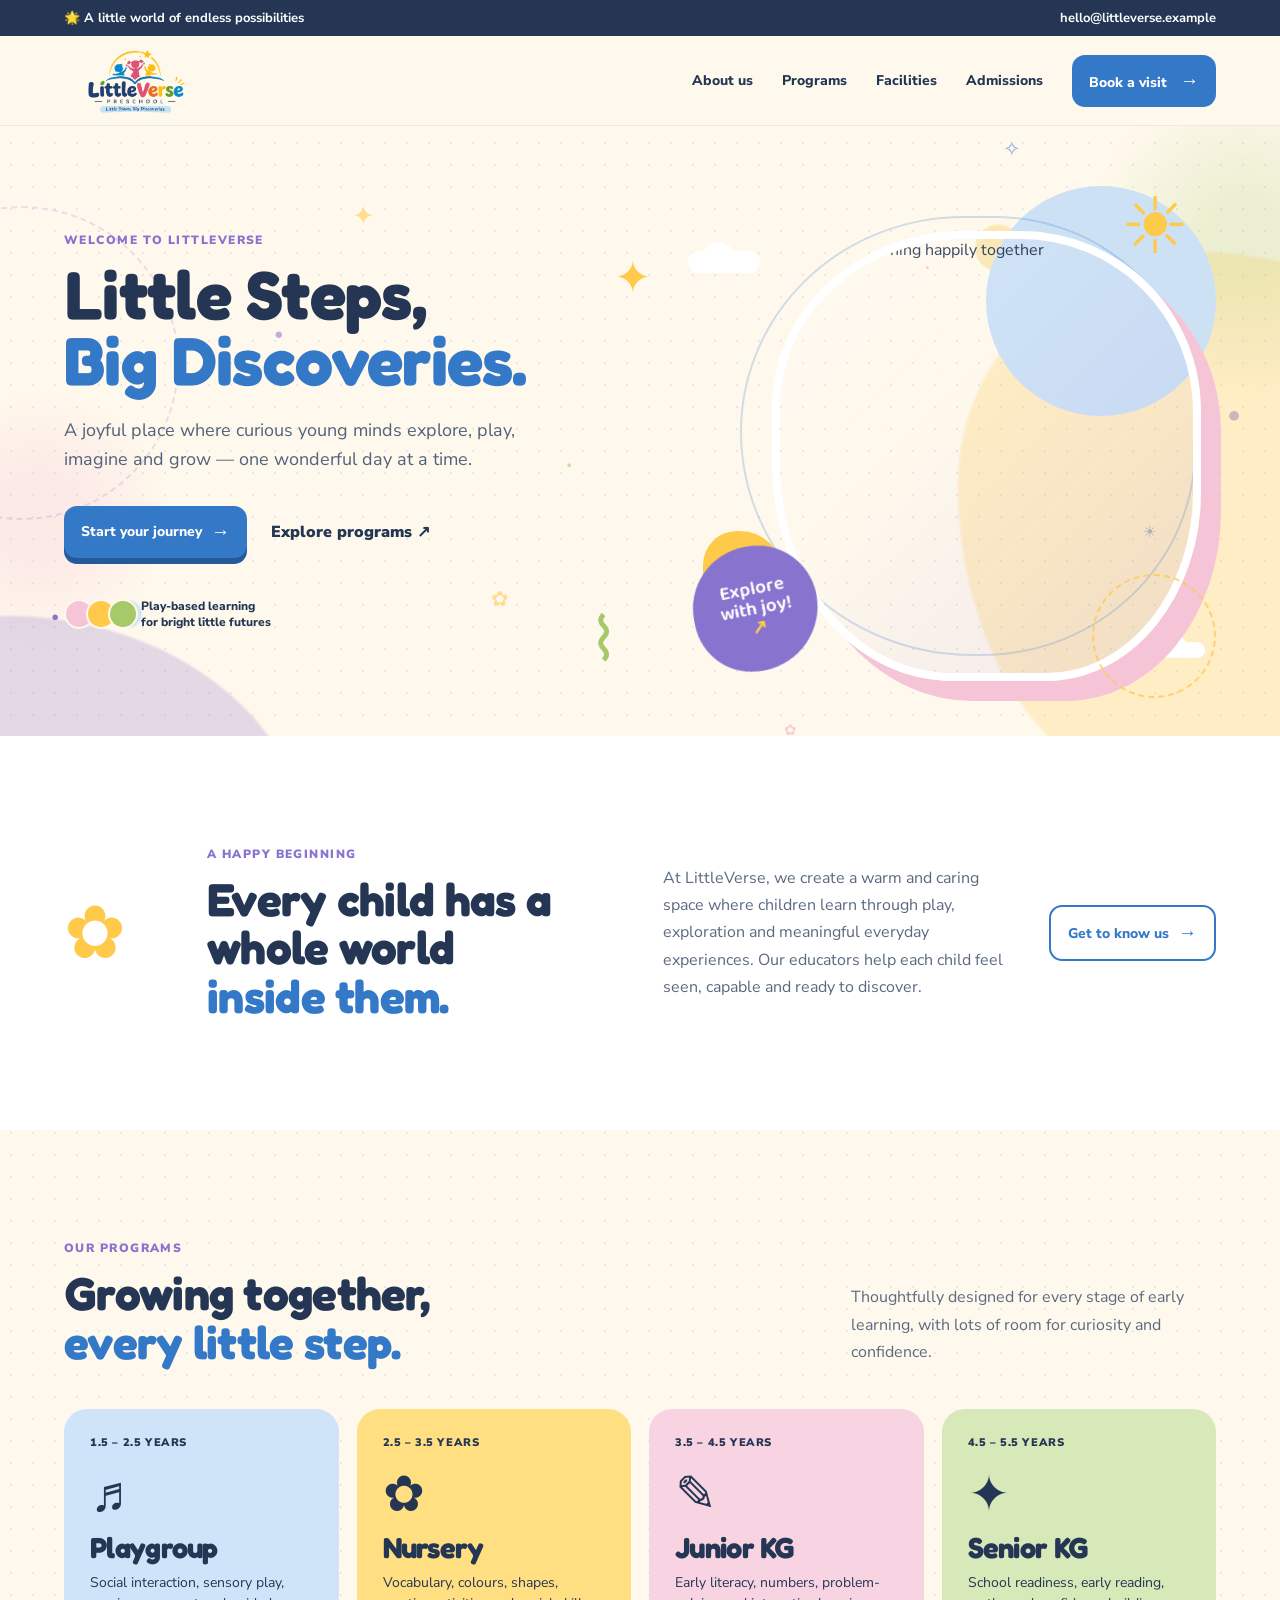
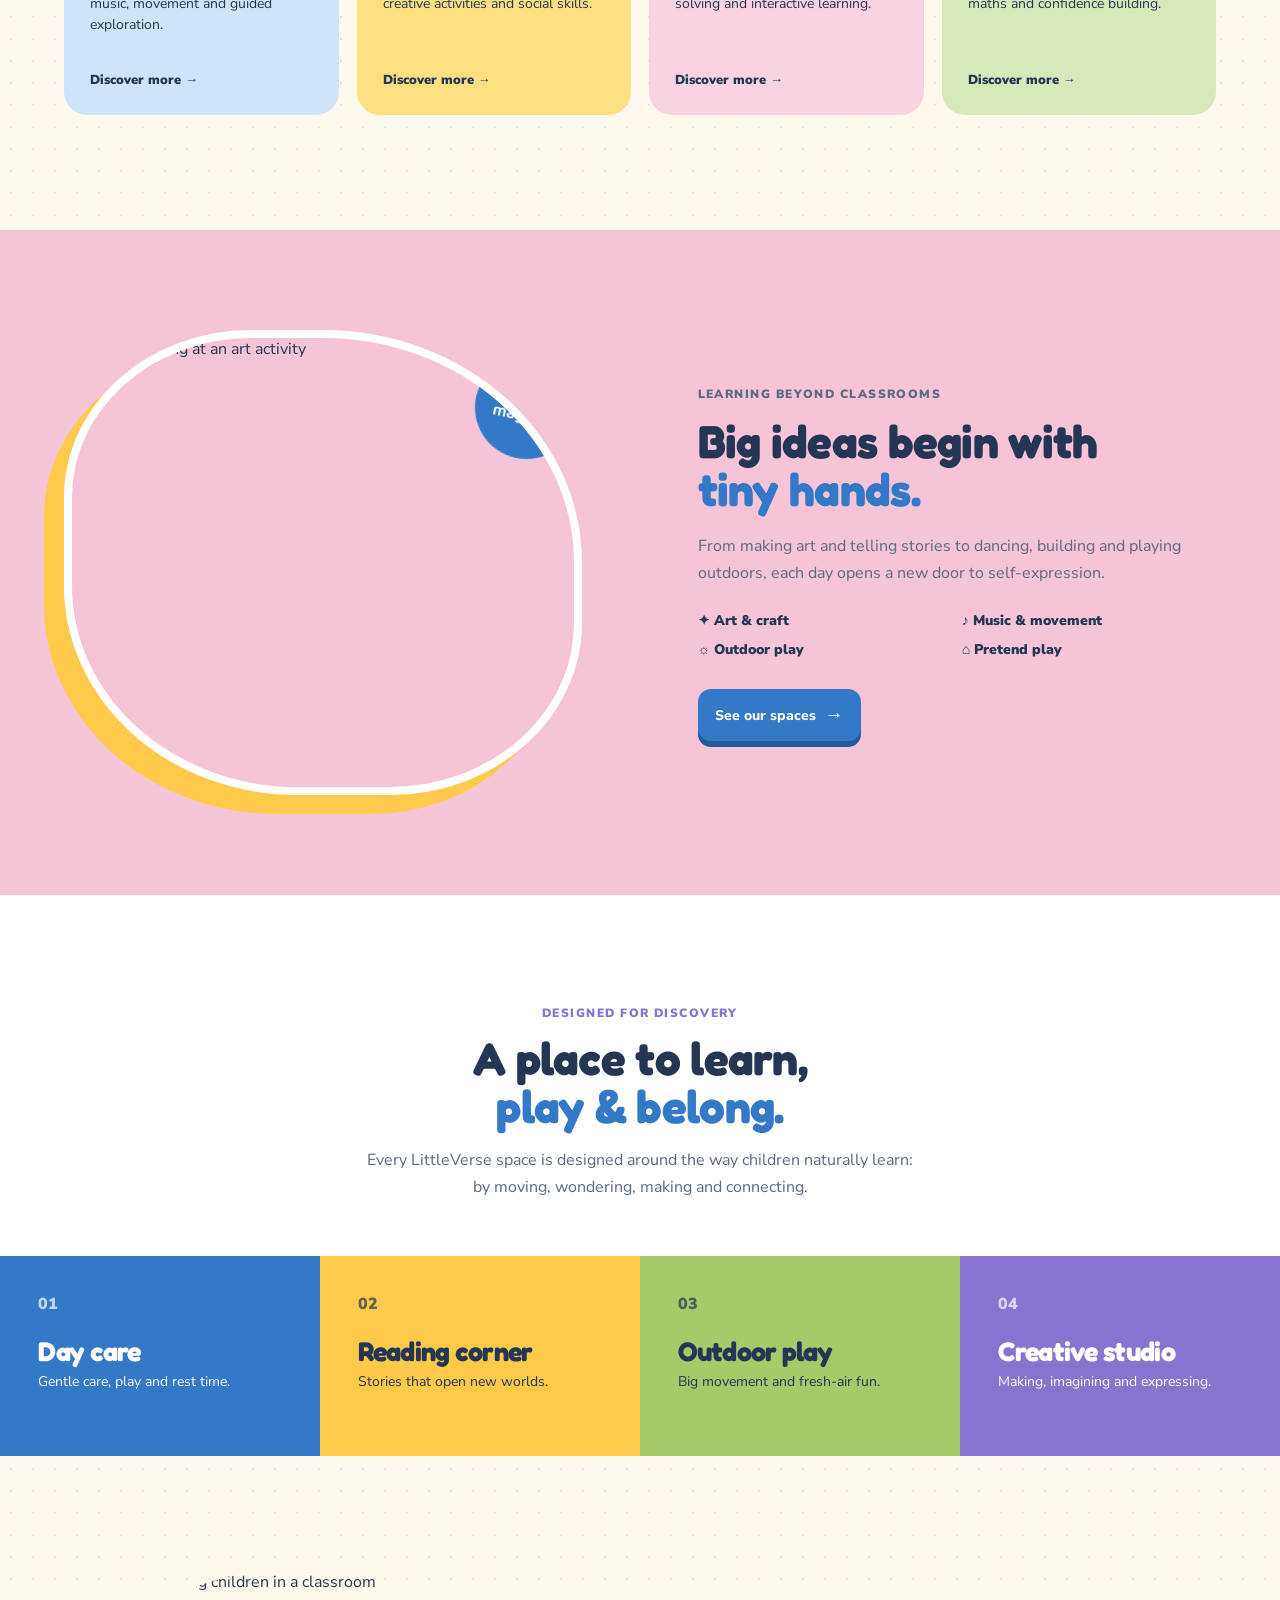
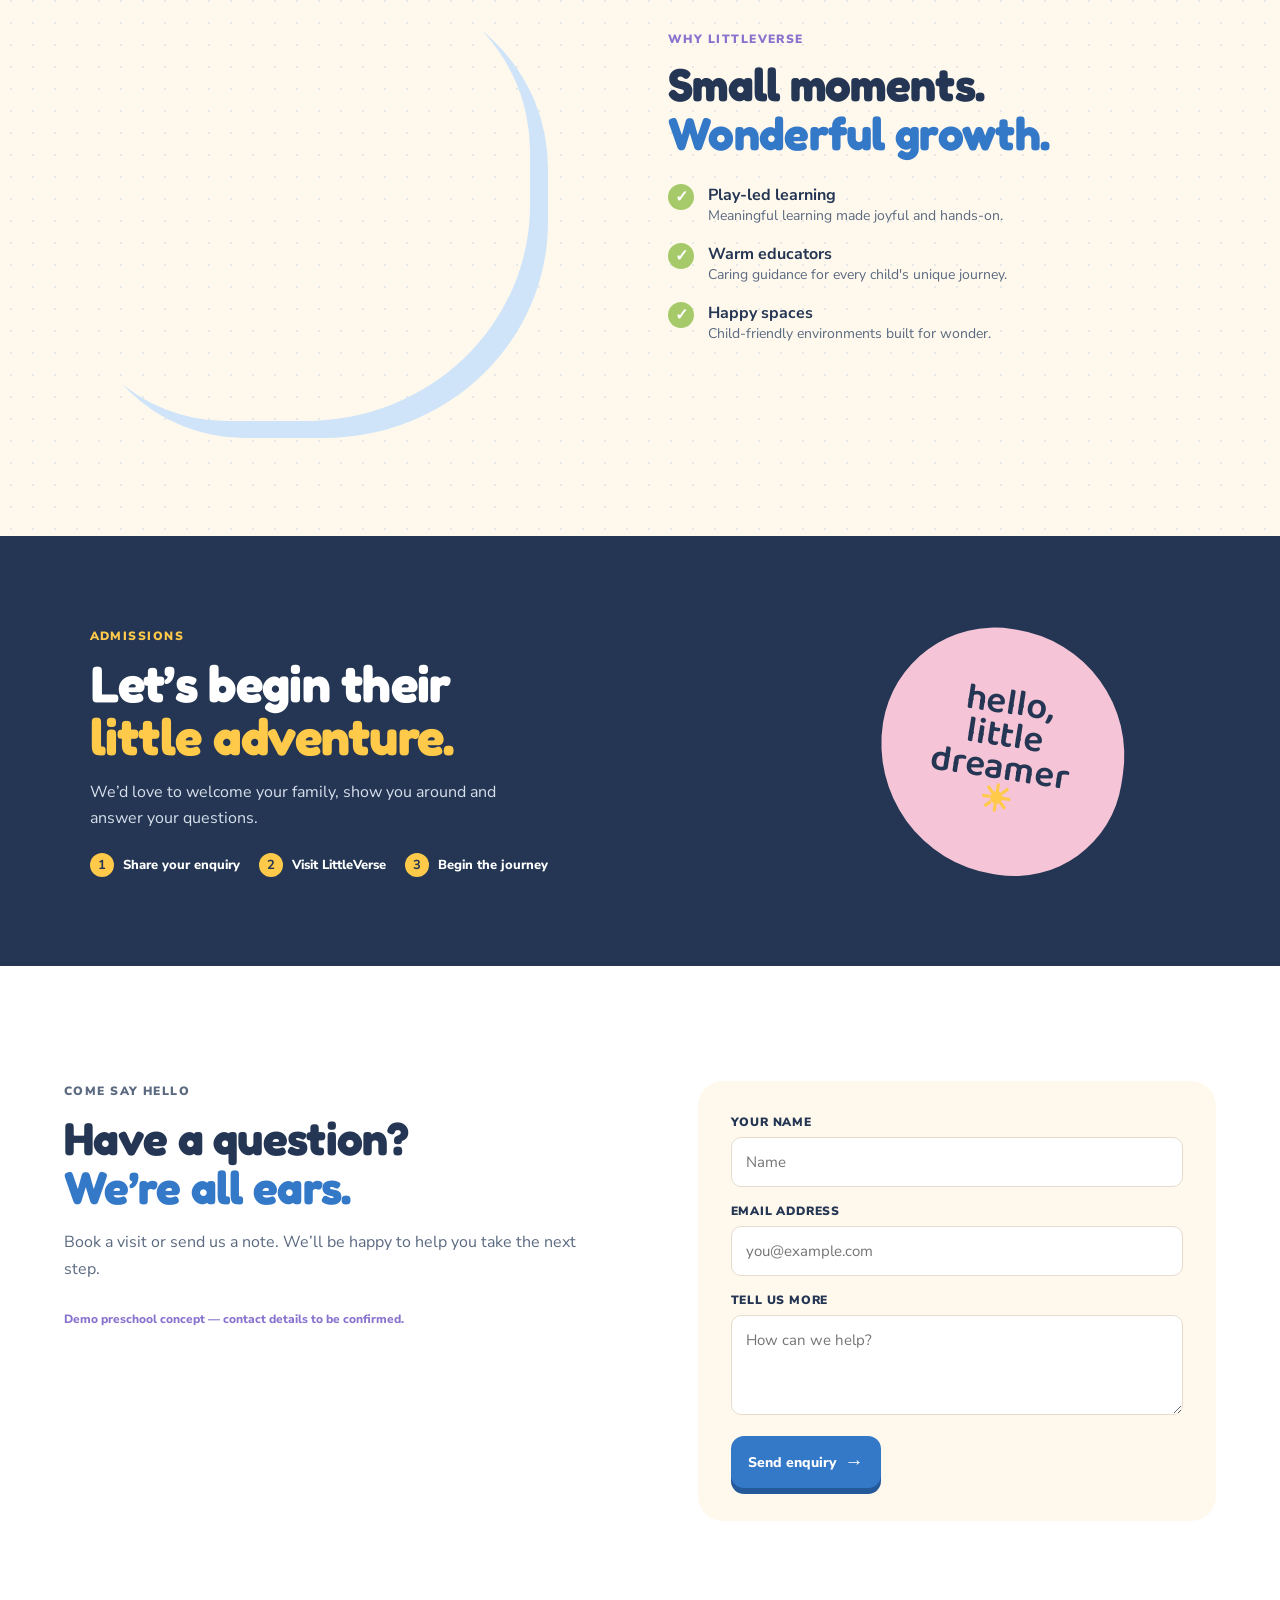
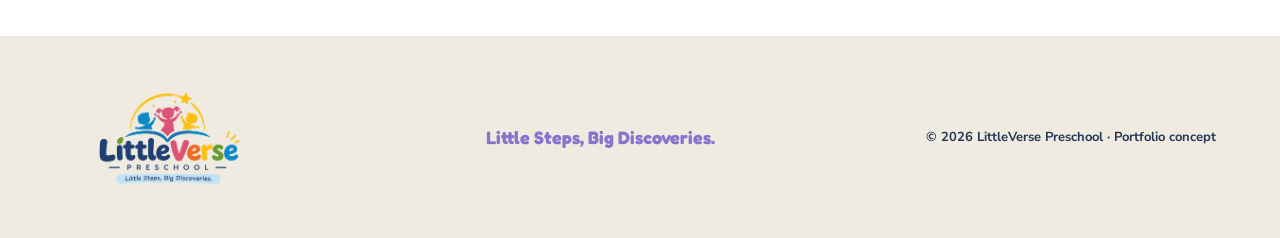
==== index.html @ 4e3b82a7 "v1" ====
<!doctype html>
<html lang="en">
<head>
  <meta charset="UTF-8" />
  <meta name="viewport" content="width=device-width, initial-scale=1.0" />
  <meta name="description" content="LittleVerse Preschool — Little Steps, Big Discoveries." />
  <title>LittleVerse Preschool | Little Steps, Big Discoveries</title>
  <link rel="preconnect" href="https://fonts.googleapis.com" />
  <link rel="preconnect" href="https://fonts.gstatic.com" crossorigin />
  <link href="https://fonts.googleapis.com/css2?family=Baloo+2:wght@500;600;700;800&family=Fredoka:wght@500;600;700&family=Nunito+Sans:wght@400;600;700;800&display=swap" rel="stylesheet" />
  <link rel="stylesheet" href="styles.css" />
  <link rel="stylesheet" href="logo.css" />
  <link rel="stylesheet" href="motion.css" />
  <link rel="stylesheet" href="motion-plus.css" />
  <link rel="stylesheet" href="mobile.css" />
</head>
<body>
  <div class="topbar"><span>🌟 A little world of endless possibilities</span><a href="mailto:hello@littleverse.example">hello@littleverse.example</a></div>
  <header class="site-header">
    <a class="logo logo-image" href="#home" aria-label="LittleVerse home"><img src="assets/littleverse-logo.png" alt="LittleVerse Preschool" /></a>
    <button class="menu-toggle" aria-label="Open navigation" aria-expanded="false">☰</button>
    <nav><a href="#about">About us</a><a href="#programs">Programs</a><a href="#facilities">Facilities</a><a href="#admissions">Admissions</a><a class="nav-cta" href="#contact">Book a visit <b>→</b></a></nav>
  </header>

  <main id="home">
    <section class="hero">
      <span class="scribble star">✦</span><span class="scribble dot">●</span><span class="scribble loop">⌇</span>
      <div class="hero-copy"><p class="eyebrow">Welcome to LittleVerse</p><h1>Little Steps,<br><em>Big Discoveries.</em></h1><p class="lead">A joyful place where curious young minds explore, play, imagine and grow — one wonderful day at a time.</p><div class="hero-actions"><a class="button primary" href="#admissions">Start your journey <span>→</span></a><a class="text-link" href="#programs">Explore programs <span>↗</span></a></div><div class="trust"><div class="faces"><i></i><i></i><i></i></div><span>Play-based learning<br>for bright little futures</span></div></div>
      <div class="hero-visual"><div class="sun">☀</div><div class="cloud c1"></div><div class="cloud c2"></div><div class="hero-photo"><img src="https://images.unsplash.com/photo-1602030028438-4cf153cbae9e?auto=format&fit=crop&w=900&q=85" alt="Children learning happily together" /></div><div class="shape shape-blue"></div><div class="shape shape-yellow"></div><div class="paint-tag">Explore<br>with joy! <b>↗</b></div></div>
    </section>

    <section id="about" class="intro section"><div class="mini-illustration">✿</div><div><p class="eyebrow">A happy beginning</p><h2>Every child has a whole world <em>inside them.</em></h2></div><p>At LittleVerse, we create a warm and caring space where children learn through play, exploration and meaningful everyday experiences. Our educators help each child feel seen, capable and ready to discover.</p><a class="button outline" href="#contact">Get to know us <span>→</span></a></section>

    <section id="programs" class="programs section"><div class="section-heading"><div><p class="eyebrow">Our programs</p><h2>Growing together,<br><em>every little step.</em></h2></div><p>Thoughtfully designed for every stage of early learning, with lots of room for curiosity and confidence.</p></div><div class="program-grid"><article class="program-card blue"><span class="age">1.5 – 2.5 years</span><div class="program-icon">♬</div><h3>Playgroup</h3><p>Social interaction, sensory play, music, movement and guided exploration.</p><a href="#contact">Discover more <span>→</span></a></article><article class="program-card yellow"><span class="age">2.5 – 3.5 years</span><div class="program-icon">✿</div><h3>Nursery</h3><p>Vocabulary, colours, shapes, creative activities and social skills.</p><a href="#contact">Discover more <span>→</span></a></article><article class="program-card pink"><span class="age">3.5 – 4.5 years</span><div class="program-icon">✎</div><h3>Junior KG</h3><p>Early literacy, numbers, problem-solving and interactive learning.</p><a href="#contact">Discover more <span>→</span></a></article><article class="program-card green"><span class="age">4.5 – 5.5 years</span><div class="program-icon">✦</div><h3>Senior KG</h3><p>School readiness, early reading, maths and confidence building.</p><a href="#contact">Discover more <span>→</span></a></article></div></section>

    <section class="story section"><div class="story-photo"><img src="https://images.unsplash.com/photo-1607453998774-d533f65dac99?auto=format&fit=crop&w=900&q=85" alt="Child painting at an art activity" /><span class="round-sticker">Make<br>magic! ✦</span></div><div class="story-copy"><p class="eyebrow">Learning beyond classrooms</p><h2>Big ideas begin with <em>tiny hands.</em></h2><p>From making art and telling stories to dancing, building and playing outdoors, each day opens a new door to self-expression.</p><div class="activity-list"><span>✦ Art & craft</span><span>♪ Music & movement</span><span>☼ Outdoor play</span><span>⌂ Pretend play</span></div><a class="button primary" href="#facilities">See our spaces <span>→</span></a></div></section>

    <section id="facilities" class="facilities"><div class="section center"><p class="eyebrow">Designed for discovery</p><h2>A place to learn,<br><em>play & belong.</em></h2><p>Every LittleVerse space is designed around the way children naturally learn: by moving, wondering, making and connecting.</p></div><div class="facility-strip"><article><span>01</span><h3>Day care</h3><p>Gentle care, play and rest time.</p></article><article><span>02</span><h3>Reading corner</h3><p>Stories that open new worlds.</p></article><article><span>03</span><h3>Outdoor play</h3><p>Big movement and fresh-air fun.</p></article><article><span>04</span><h3>Creative studio</h3><p>Making, imagining and expressing.</p></article></div></section>

    <section class="why section"><div class="why-image"><img src="https://images.unsplash.com/photo-1560785496-3c9d27877182?auto=format&fit=crop&w=900&q=85" alt="Teacher engaging children in a classroom" /></div><div><p class="eyebrow">Why LittleVerse</p><h2>Small moments.<br><em>Wonderful growth.</em></h2><div class="check-list"><p><b>✓</b><span><strong>Play-led learning</strong>Meaningful learning made joyful and hands-on.</span></p><p><b>✓</b><span><strong>Warm educators</strong>Caring guidance for every child's unique journey.</span></p><p><b>✓</b><span><strong>Happy spaces</strong>Child-friendly environments built for wonder.</span></p></div></div></section>

    <section id="admissions" class="admissions"><div><p class="eyebrow">Admissions</p><h2>Let’s begin their <em>little adventure.</em></h2><p>We’d love to welcome your family, show you around and answer your questions.</p><div class="steps"><span><b>1</b> Share your enquiry</span><span><b>2</b> Visit LittleVerse</span><span><b>3</b> Begin the journey</span></div></div><div class="admission-art"><div>hello,<br>little<br>dreamer <span>☀</span></div></div></section>

    <section id="contact" class="contact section"><div><p class="eyebrow">Come say hello</p><h2>Have a question?<br><em>We’re all ears.</em></h2><p>Book a visit or send us a note. We’ll be happy to help you take the next step.</p><p class="demo-note">Demo preschool concept — contact details to be confirmed.</p></div><form><label>Your name<input type="text" placeholder="Name" /></label><label>Email address<input type="email" placeholder="you@example.com" /></label><label>Tell us more<textarea placeholder="How can we help?"></textarea></label><button class="button primary" type="button">Send enquiry <span>→</span></button></form></section>
  </main>
  <footer><a class="logo logo-image" href="#home"><img src="assets/littleverse-logo.png" alt="LittleVerse Preschool" /></a><p>Little Steps, Big Discoveries.</p><span>© 2026 LittleVerse Preschool · Portfolio concept</span></footer>
  <script src="script.js"></script>
  <script src="motion.js"></script>
  <script src="motion-plus.js"></script>
</body>
</html>
---- styles.css ----
:root{--blue:#3478C8;--purple:#8874CE;--yellow:#FFC94A;--green:#A6C96A;--pink:#F5C5D7;--cream:#FFF9ED;--navy:#243653;--white:#fff;--body:'Nunito Sans',sans-serif;--heading:'Fredoka',sans-serif}*{box-sizing:border-box}html{scroll-behavior:smooth}body{margin:0;background:var(--cream);color:var(--navy);font-family:var(--body);font-size:16px}.topbar{background:var(--navy);color:#fff;padding:9px max(5vw,24px);font-size:13px;font-weight:700;display:flex;justify-content:space-between}.topbar a{color:#fff;text-decoration:none}.site-header{height:90px;display:flex;align-items:center;justify-content:space-between;padding:0 max(5vw,24px);background:rgba(255,249,237,.9);backdrop-filter:blur(12px);position:sticky;top:0;z-index:5;border-bottom:1px solid rgba(36,54,83,.08)}.logo{display:flex;align-items:center;gap:9px;color:var(--navy);text-decoration:none;font:bold 23px/17px var(--heading)}.logo>span:last-child>span{color:var(--purple)}.logo small{display:block;font:700 9px/10px var(--body);letter-spacing:1.4px;text-transform:uppercase}.logo-mark{width:39px;height:39px;border-radius:50% 50% 48% 52%;display:grid;place-items:center;background:var(--yellow);font-size:15px;transform:rotate(-8deg);color:var(--navy)}nav{display:flex;align-items:center;gap:29px}nav>a{color:var(--navy);font-weight:800;text-decoration:none;font-size:14px}.nav-cta,.button{border-radius:13px;padding:13px 17px!important}.nav-cta{background:var(--blue);color:#fff!important}.nav-cta b,.button span{margin-left:9px;font-size:19px}.menu-toggle{display:none;border:0;background:none;font-size:25px;color:var(--navy)}.section,.hero{padding-left:max(5vw,24px);padding-right:max(5vw,24px)}.hero{min-height:610px;display:grid;grid-template-columns:1.05fr .95fr;align-items:center;gap:50px;overflow:hidden;position:relative;background:radial-gradient(circle at 78% 20%,#f9e8b4 0 2%,transparent 2.2%),radial-gradient(circle at 10% 80%,#d3e4f7 0 1%,transparent 1.2%)}.hero-copy{max-width:605px;position:relative;z-index:1}.eyebrow{font-weight:900;color:var(--purple);text-transform:uppercase;font-size:12px;letter-spacing:1.45px;margin:0 0 13px}.hero h1,h2,h3{font-family:var(--heading);letter-spacing:-.7px}.hero h1{font-size:clamp(48px,5.3vw,78px);line-height:.98;margin:0 0 22px}.hero h1 em,h2 em{font-style:normal;color:var(--blue)}.lead{font-size:18px;line-height:1.65;max-width:510px;color:#52627a}.hero-actions{display:flex;align-items:center;gap:24px;margin-top:31px}.button{display:inline-flex;align-items:center;background:var(--blue);color:#fff;text-decoration:none;border:0;font:800 14px var(--body);cursor:pointer;box-shadow:0 6px 0 #245a9a}.button:hover{transform:translateY(2px);box-shadow:0 4px 0 #245a9a}.text-link{font-weight:900;color:var(--navy);text-decoration:none}.trust{display:flex;align-items:center;gap:11px;margin-top:40px;font-size:12px;font-weight:800;line-height:1.35}.faces{display:flex}.faces i{display:block;width:30px;height:30px;border:2px solid var(--cream);border-radius:50%;margin-right:-8px;background-size:cover;background-position:center}.faces i:nth-child(1){background-color:var(--pink)}.faces i:nth-child(2){background-color:var(--yellow)}.faces i:nth-child(3){background-color:var(--green)}.hero-visual{height:500px;position:relative}.hero-photo{position:absolute;width:82%;height:90%;right:3%;bottom:0;border-radius:45% 42% 36% 42%/39% 40% 42% 48%;overflow:hidden;border:8px solid #fff;box-shadow:20px 20px 0 var(--pink)}.hero-photo img,.story-photo img,.why-image img{width:100%;height:100%;object-fit:cover}.shape{position:absolute;border-radius:50%;z-index:-1}.shape-blue{width:230px;height:230px;background:#cde1f5;right:0;top:5px}.shape-yellow{width:80px;height:80px;background:var(--yellow);left:2%;bottom:14%;border-radius:44% 56% 48% 52%}.sun{position:absolute;right:5%;top:-7px;color:var(--yellow);font-size:78px;z-index:1}.cloud{position:absolute;background:#fff;border-radius:99px;height:22px;width:72px}.cloud:before,.cloud:after{content:"";position:absolute;bottom:0;border-radius:50%;background:#fff}.cloud:before{width:31px;height:31px;left:15px}.cloud:after{width:22px;height:22px;left:39px}.c1{left:-1%;top:14%}.c2{right:0;bottom:4%;transform:scale(.7)}.paint-tag{position:absolute;left:0;bottom:2%;width:125px;height:125px;background:var(--purple);color:#fff;display:grid;place-content:center;text-align:center;border-radius:50% 48% 52% 46%;font:600 19px/20px 'Baloo 2';transform:rotate(-11deg);z-index:1}.paint-tag b{color:var(--yellow)}.scribble{position:absolute;font-size:45px;color:var(--yellow)}.star{left:48%;top:20%}.dot{left:4%;bottom:18%;font-size:13px;color:var(--purple)}.loop{left:46%;bottom:9%;font-size:60px;color:var(--green)}.intro{padding-top:110px;padding-bottom:110px;display:grid;grid-template-columns:110px 1.2fr 1fr auto;gap:33px;align-items:center;background:#fff}.intro h2,.section h2{font-size:clamp(34px,3.6vw,54px);line-height:1.05;margin:0}.intro>p,.section-heading>p,.story-copy>p,.contact>div>p{line-height:1.7;color:#5b6a81}.mini-illustration{font-size:74px;color:var(--yellow);transform:rotate(-12deg)}.outline{background:transparent;color:var(--blue);box-shadow:none;border:2px solid var(--blue)}.programs{padding-top:110px;padding-bottom:115px}.section-heading{display:flex;justify-content:space-between;align-items:end;gap:30px;margin-bottom:43px}.section-heading>p{max-width:365px;margin:0}.program-grid{display:grid;grid-template-columns:repeat(4,1fr);gap:18px}.program-card{min-height:306px;padding:26px;border-radius:23px;display:flex;flex-direction:column}.program-card .age{font-size:11px;font-weight:900;text-transform:uppercase;letter-spacing:.6px}.program-icon{font:50px/1 'Baloo 2';margin:22px 0 8px}.program-card h3{font-size:29px;margin:0}.program-card p{font-size:14px;line-height:1.5;margin:7px 0 20px}.program-card a{font-weight:900;text-decoration:none;color:var(--navy);margin-top:auto;font-size:13px}.program-card.blue{background:#cfe4f9}.program-card.yellow{background:#ffdf82}.program-card.pink{background:#f8d4e2}.program-card.green{background:#d7e8b9}.story{padding-top:100px;padding-bottom:100px;background:var(--pink);display:grid;grid-template-columns:1fr 1fr;gap:10%;align-items:center}.story-photo{height:465px;border-radius:36% 50% 37% 45%;overflow:hidden;position:relative;border:8px solid #fff;box-shadow:-20px 19px 0 var(--yellow)}.round-sticker{position:absolute;right:-4px;top:18px;width:103px;height:103px;border-radius:50%;display:grid;place-content:center;text-align:center;background:var(--blue);color:#fff;font:600 17px/17px 'Baloo 2';transform:rotate(12deg)}.story-copy h2{margin:0 0 19px}.activity-list{display:grid;grid-template-columns:1fr 1fr;gap:10px;margin:24px 0 30px;font-weight:900;font-size:14px}.facilities{padding:110px 0 0;background:#fff}.center{text-align:center;max-width:690px;margin:auto}.center>p:last-child{line-height:1.7;color:#5b6a81}.facility-strip{margin-top:55px;display:grid;grid-template-columns:repeat(4,1fr)}.facility-strip article{padding:37px max(3vw,20px);min-height:200px}.facility-strip article:nth-child(1){background:var(--blue);color:#fff}.facility-strip article:nth-child(2){background:var(--yellow)}.facility-strip article:nth-child(3){background:var(--green)}.facility-strip article:nth-child(4){background:var(--purple);color:#fff}.facility-strip span{font-weight:900;opacity:.7}.facility-strip h3{font-size:27px;margin:20px 0 5px}.facility-strip p{font-size:14px;margin:0}.why{padding-top:115px;padding-bottom:115px;display:grid;grid-template-columns:.85fr 1fr;gap:12%;align-items:center}.why-image{height:450px;border-radius:46% 40% 48% 35%;overflow:hidden;box-shadow:18px 17px 0 #cfe4f9}.why h2{margin:0 0 27px}.check-list p{display:flex;gap:14px;align-items:flex-start;margin:17px 0}.check-list b{width:26px;height:26px;display:grid;place-items:center;border-radius:50%;background:var(--green);color:#fff}.check-list span{font-size:14px;color:#5b6a81;line-height:1.4}.check-list strong{display:block;color:var(--navy);font-size:16px}.admissions{padding:90px max(7vw,25px);background:var(--navy);color:#fff;display:grid;grid-template-columns:1fr .6fr;gap:9%;align-items:center}.admissions .eyebrow{color:var(--yellow)}.admissions h2{font-size:clamp(38px,4vw,59px);line-height:1.05;margin:0 0 15px}.admissions h2 em{color:var(--yellow)}.admissions>div>p:not(.eyebrow){color:#d7dfeb;max-width:450px;line-height:1.6}.steps{display:flex;flex-wrap:wrap;gap:19px;margin-top:25px;font-size:13px;font-weight:800}.steps b{background:var(--yellow);color:var(--navy);border-radius:50%;padding:3px 8px;margin-right:5px}.admission-art{min-height:250px;display:grid;place-items:center}.admission-art>div{height:245px;width:245px;border-radius:47% 53% 45% 55%;background:var(--pink);color:var(--navy);display:grid;place-content:center;text-align:center;font:600 37px/33px 'Baloo 2';transform:rotate(9deg)}.admission-art span{color:var(--yellow)}.contact{padding-top:115px;padding-bottom:115px;display:grid;grid-template-columns:1fr 1fr;gap:10%;background:#fff}.contact h2{margin:0 0 18px}.demo-note{font-size:12px;font-weight:800;color:var(--purple)!important;margin-top:25px!important}form{padding:33px;border-radius:25px;background:var(--cream)}label{display:block;font-size:12px;font-weight:900;text-transform:uppercase;letter-spacing:.8px;margin-bottom:16px}input,textarea{display:block;width:100%;margin-top:7px;padding:14px;background:#fff;border:1px solid #e5dccd;border-radius:10px;font:15px var(--body);resize:vertical}textarea{min-height:100px}form button{margin-top:5px}footer{padding:45px max(5vw,24px);background:#f0ebe1;display:flex;align-items:center;justify-content:space-between;gap:20px;font-size:13px;font-weight:700}footer p{margin:0;color:var(--purple);font-family:var(--heading);font-size:18px}@media(max-width:850px){nav{display:none}.menu-toggle{display:block}.site-header nav.open{display:flex;position:absolute;top:90px;left:0;right:0;background:var(--cream);padding:25px;flex-direction:column;align-items:flex-start;box-shadow:0 10px 15px #24365318}.hero{grid-template-columns:1fr;padding-top:70px}.hero-visual{height:390px}.intro{grid-template-columns:70px 1fr;gap:20px}.intro>p{grid-column:1/-1}.intro .outline{width:max-content}.program-grid{grid-template-columns:repeat(2,1fr)}.story,.why,.contact{grid-template-columns:1fr;gap:45px}.story-copy{order:-1}.facility-strip{grid-template-columns:repeat(2,1fr)}.admissions{grid-template-columns:1fr}.admission-art{display:none}}@media(max-width:540px){.topbar{font-size:10px}.hero{min-height:auto;gap:10px}.hero h1{font-size:50px}.hero-visual{height:350px}.hero-photo{height:82%}.intro{padding-top:70px;padding-bottom:70px}.mini-illustration{font-size:50px}.section-heading{display:block}.section-heading>p{margin-top:20px}.program-grid,.facility-strip{grid-template-columns:1fr}.program-card{min-height:250px}.story,.why,.contact{padding-top:75px;padding-bottom:75px}.story-photo,.why-image{height:330px}.facility-strip article{min-height:150px}.admissions{padding-top:70px;padding-bottom:70px}footer{align-items:flex-start;flex-direction:column}.hero-actions{gap:15px}.text-link{font-size:13px}}
---- logo.css ----
.logo-image {
  width: 178px;
  height: 72px;
}

.logo-image img {
  width: 100%;
  height: 100%;
  object-fit: contain;
  object-position: left center;
}

footer .logo-image {
  width: 210px;
  height: 112px;
}

@media (max-width: 540px) {
  .logo-image { width: 142px; height: 65px; }
  footer .logo-image { width: 185px; height: 100px; }
}
---- motion.css ----
/* Ambient movement: soft and deliberately unobtrusive. */
body::before,
body::after {
  content: "";
  position: fixed;
  pointer-events: none;
  z-index: -1;
  border-radius: 50%;
  filter: blur(2px);
  opacity: .42;
}

body::before {
  width: 280px;
  height: 280px;
  background: radial-gradient(circle, rgba(245,197,215,.7) 0 20%, transparent 66%);
  left: -100px;
  top: 42%;
  animation: ambient-drift 14s ease-in-out infinite alternate;
}

body::after {
  width: 330px;
  height: 330px;
  background: radial-gradient(circle, rgba(166,201,106,.5) 0 16%, transparent 68%);
  right: -130px;
  top: 8%;
  animation: ambient-drift 18s -5s ease-in-out infinite alternate-reverse;
}

.hero::before,
.hero::after {
  content: "";
  position: absolute;
  pointer-events: none;
  border-radius: 50%;
  border: 2px dashed rgba(136,116,206,.20);
}

.hero::before {
  height: 310px;
  width: 310px;
  left: -135px;
  top: 80px;
  animation: slow-spin 28s linear infinite;
}

.hero::after {
  height: 120px;
  width: 120px;
  right: 5%;
  bottom: 38px;
  border-color: rgba(255,201,74,.75);
  animation: slow-spin 13s linear infinite reverse;
}

.hero .star { animation: twinkle 2.6s ease-in-out infinite; }
.hero .dot { animation: bounce-dot 3.3s ease-in-out infinite; }
.hero .loop { animation: sway 4.8s ease-in-out infinite; transform-origin: bottom center; }
.sun { animation: sun-pop 4.5s ease-in-out infinite; transform-origin: center; }
.cloud { animation: cloud-float 7s ease-in-out infinite alternate; }
.c2 { animation-delay: -3.5s; }
.shape-blue { animation: liquid-shift 8s ease-in-out infinite; }
.shape-yellow { animation: bounce-dot 4.4s -1s ease-in-out infinite; }
.paint-tag { animation: tag-wiggle 5s ease-in-out infinite; }
.hero-photo { animation: photo-breathe 6s ease-in-out infinite; }
.program-card { transition: transform .35s ease, box-shadow .35s ease; }
.program-card:hover { transform: translateY(-10px) rotate(-1deg); box-shadow: 0 18px 28px rgba(36,54,83,.13); }
.facility-strip article { transition: transform .35s ease, filter .35s ease; }
.facility-strip article:hover { transform: translateY(-8px); filter: saturate(1.08); }

/* Scroll-reveal is enabled only once JavaScript has loaded. */
.motion-ready .reveal {
  opacity: 0;
  transform: translateY(30px) scale(.985);
  transition: opacity .72s cubic-bezier(.2,.7,.2,1), transform .72s cubic-bezier(.2,.7,.2,1);
  transition-delay: var(--reveal-delay, 0ms);
}

.motion-ready .reveal.from-left { transform: translateX(-38px); }
.motion-ready .reveal.from-right { transform: translateX(38px); }
.motion-ready .reveal.is-visible { opacity: 1; transform: none; }

@keyframes ambient-drift { to { transform: translate(55px, -45px) scale(1.17); } }
@keyframes slow-spin { to { transform: rotate(360deg); } }
@keyframes twinkle { 0%,100% { transform: scale(.8) rotate(-8deg); opacity:.65; } 50% { transform: scale(1.2) rotate(16deg); opacity:1; } }
@keyframes bounce-dot { 0%,100% { transform: translateY(0) rotate(0); } 50% { transform: translateY(-17px) rotate(14deg); } }
@keyframes sway { 0%,100% { transform: rotate(-7deg); } 50% { transform: rotate(9deg) translateY(-7px); } }
@keyframes sun-pop { 0%,100% { transform: rotate(-8deg) scale(1); } 50% { transform: rotate(9deg) scale(1.09); } }
@keyframes cloud-float { to { transform: translateX(30px) translateY(-10px); } }
@keyframes liquid-shift { 0%,100% { transform: scale(1) rotate(0); border-radius:50%; } 50% { transform: scale(1.08) rotate(12deg); border-radius:42% 58% 54% 46%; } }
@keyframes tag-wiggle { 0%,100% { transform: rotate(-11deg) translateY(0); } 50% { transform: rotate(-5deg) translateY(-10px); } }
@keyframes photo-breathe { 0%,100% { transform: translateY(0) rotate(0); } 50% { transform: translateY(-7px) rotate(.6deg); } }

@media (prefers-reduced-motion: reduce) {
  *, *::before, *::after { animation-duration: .01ms !important; animation-iteration-count: 1 !important; scroll-behavior: auto !important; transition-duration: .01ms !important; }
  .motion-ready .reveal { opacity: 1; transform: none; }
}
---- motion-plus.css ----
/* A more expressive, child-like moving backdrop. */
body {
  background-color: var(--cream);
  background-image: radial-gradient(rgba(52,120,200,.13) 1.1px, transparent 1.1px);
  background-size: 22px 22px;
}

.magic-background {
  position: fixed;
  z-index: -1;
  inset: 0;
  overflow: hidden;
  pointer-events: none;
}

.magic-background::before,
.magic-background::after {
  content: "";
  position: absolute;
  width: min(46vw, 540px);
  aspect-ratio: 1;
  border-radius: 44% 56% 61% 39% / 43% 45% 55% 57%;
  filter: blur(1px);
  opacity: .24;
}

.magic-background::before {
  background: var(--purple);
  left: -18vw;
  bottom: -20vw;
  animation: blob-orbit 21s ease-in-out infinite alternate;
}

.magic-background::after {
  background: var(--yellow);
  right: -17vw;
  bottom: 12vh;
  animation: blob-orbit 27s -8s ease-in-out infinite alternate-reverse;
}

.magic-particle {
  position: absolute;
  display: grid;
  place-items: center;
  width: var(--size);
  height: var(--size);
  color: var(--particle-color);
  font-size: calc(var(--size) * .75);
  opacity: .55;
  animation: particle-dance var(--speed) var(--delay) ease-in-out infinite alternate;
}

.hero { isolation: isolate; }
.hero::selection { background: var(--yellow); }
.hero-copy { animation: hero-copy-in .9s .12s both cubic-bezier(.18,.8,.25,1); }
.hero-visual { animation: hero-art-in 1s .25s both cubic-bezier(.18,.8,.25,1); }

.hero-visual::before {
  content: "";
  position: absolute;
  inset: 7% 4% 5% 9%;
  border: 2px solid rgba(52,120,200,.22);
  border-radius: 50% 45% 48% 52%;
  animation: orbit-outline 16s linear infinite;
}

.hero-photo::after {
  content: "";
  position: absolute;
  inset: 0;
  background: linear-gradient(135deg, rgba(255,255,255,.24), transparent 37%, rgba(136,116,206,.13));
  pointer-events: none;
}

.program-card:nth-child(2n) { transform: translateY(22px); }
.program-card:nth-child(2n):hover { transform: translateY(12px) rotate(1deg); }
.program-card .program-icon { animation: icon-bop 3.8s ease-in-out infinite; }
.program-card:nth-child(2) .program-icon { animation-delay: -.8s; }
.program-card:nth-child(3) .program-icon { animation-delay: -1.9s; }
.program-card:nth-child(4) .program-icon { animation-delay: -2.7s; }

.section-heading h2 em,
.intro h2 em,
.story h2 em,
.why h2 em,
.admissions h2 em,
.contact h2 em {
  display: inline-block;
  animation: word-wobble 5s ease-in-out infinite;
}

.story-photo { animation: photo-float 5s ease-in-out infinite; }
.why-image { animation: photo-float 6s -2s ease-in-out infinite; }
.admission-art { animation: admission-float 5.5s ease-in-out infinite; }

/* Enhanced reveals: panels rise up as though they are placed on the page. */
.motion-ready .reveal {
  transform: translateY(54px) rotate(1.5deg) scale(.94);
  filter: blur(5px);
  transition: opacity .78s cubic-bezier(.18,.8,.25,1), transform .78s cubic-bezier(.18,.8,.25,1), filter .65s ease;
}
.motion-ready .reveal.from-left { transform: translateX(-70px) rotate(-2deg) scale(.94); }
.motion-ready .reveal.from-right { transform: translateX(70px) rotate(2deg) scale(.94); }
.motion-ready .reveal.is-visible { transform: none; filter: blur(0); }

@keyframes blob-orbit {
  0% { transform: translate(0,0) rotate(0deg) scale(1); border-radius:44% 56% 61% 39% / 43% 45% 55% 57%; }
  50% { transform: translate(12vw,-8vh) rotate(100deg) scale(1.17); border-radius:62% 38% 47% 53% / 58% 38% 62% 42%; }
  100% { transform: translate(23vw,5vh) rotate(220deg) scale(.93); border-radius:38% 62% 55% 45% / 42% 60% 40% 58%; }
}
@keyframes particle-dance {
  0% { transform: translate3d(0,0,0) rotate(0deg) scale(.7); opacity:.2; }
  55% { opacity:.7; }
  100% { transform: translate3d(var(--move-x),var(--move-y),0) rotate(170deg) scale(1.13); opacity:.32; }
}
@keyframes hero-copy-in { from { opacity:0; transform:translateX(-45px) } to { opacity:1; transform:none } }
@keyframes hero-art-in { from { opacity:0; transform:translate(45px,20px) scale(.9) } to { opacity:1; transform:none } }
@keyframes orbit-outline { to { transform: rotate(360deg) scale(.96); } }
@keyframes icon-bop { 0%,100% { transform:rotate(-5deg) translateY(0) } 50% { transform:rotate(8deg) translateY(-8px) } }
@keyframes word-wobble { 0%,100% { transform:rotate(0) } 50% { transform:rotate(-1.8deg) translateY(-2px) } }
@keyframes photo-float { 0%,100% { transform:translateY(0) rotate(0) } 50% { transform:translateY(-12px) rotate(-.8deg) } }
@keyframes admission-float { 0%,100% { transform:translateY(0) rotate(0) } 50% { transform:translateY(-14px) rotate(3deg) } }

@media (max-width:850px) { .program-card:nth-child(2n) { transform:none; } }
@media (prefers-reduced-motion: reduce) { .magic-background { display:none; } }
---- mobile.css ----
/* Purposeful phone and tablet layout overrides. Loaded last by design. */
@media (max-width: 850px) {
  .site-header {
    height: 76px;
    padding-inline: 20px;
  }

  .topbar { padding: 8px 20px; }
  .topbar a { display: none; }
  .logo-image { width: 148px; height: 65px; }

  .menu-toggle {
    width: 45px;
    height: 45px;
    display: grid;
    place-items: center;
    background: var(--yellow);
    border-radius: 13px;
    line-height: 1;
  }

  .site-header nav.open {
    top: 76px;
    padding: 24px 20px 29px;
    gap: 22px;
    border-bottom: 3px solid var(--yellow);
  }

  .site-header nav.open a { font-size: 16px; }
  .site-header nav.open .nav-cta { width: 100%; text-align: center; }

  .hero {
    padding-top: 45px;
    padding-bottom: 38px;
    gap: 0;
  }

  .hero-copy { max-width: 580px; }
  .hero h1 { max-width: 520px; }
  .lead { font-size: 16px; }
  .hero-actions { margin-top: 24px; flex-wrap: wrap; }
  .hero .button { min-height: 47px; }
  .trust { margin-top: 28px; }
  .hero-visual { width: min(100%, 510px); height: 365px; margin: 18px auto 0; }
  .hero-photo { width: 80%; height: 85%; right: 6%; }
  .paint-tag { width: 106px; height: 106px; font-size: 16px; line-height: 17px; }
  .sun { font-size: 59px; }

  .intro { padding: 70px 24px; }
  .programs { padding-top: 75px; padding-bottom: 84px; }
  .program-grid { gap: 16px; }
  .program-card { min-height: 270px; }
  .story, .why, .contact { padding: 75px 24px; }
  .facilities { padding-top: 75px; }
  .admissions { padding: 70px 24px; }
  .contact form { max-width: 580px; width: 100%; }
}

@media (max-width: 540px) {
  body { background-size: 17px 17px; }
  .topbar { justify-content:center; text-align:center; min-height:31px; font-size:10px; }
  .site-header { padding-inline: 15px; }
  .logo-image { width: 132px; height: 58px; }
  .menu-toggle { width: 42px; height: 42px; font-size:23px; }
  .section, .hero { padding-left: 20px; padding-right: 20px; }

  .hero { padding-top: 36px; padding-bottom: 28px; }
  .hero h1 { font-size: clamp(43px, 13vw, 56px); line-height: .98; }
  .eyebrow { font-size: 10px; margin-bottom: 10px; }
  .lead { font-size: 15px; line-height: 1.58; }
  .hero-actions { display:grid; grid-template-columns:1fr; gap:17px; align-items:start; }
  .hero-actions .button { justify-content:center; width:100%; }
  .text-link { padding-left: 5px; }
  .hero-visual { height: 305px; margin-top: 10px; }
  .hero-photo { width: 81%; height: 82%; border-width: 5px; box-shadow: 11px 12px 0 var(--pink); }
  .shape-blue { width: 165px; height: 165px; }
  .shape-yellow { width: 58px; height: 58px; }
  .paint-tag { width: 88px; height:88px; font-size:13px; line-height:14px; }
  .hero::before { width:200px; height:200px; left:-105px; }
  .hero::after { width:75px; height:75px; right:0; }

  .intro { grid-template-columns: 55px 1fr; padding:62px 20px; gap:13px; }
  .intro .mini-illustration { font-size:43px; }
  .intro h2, .section h2 { font-size:clamp(31px, 9.5vw, 43px); }
  .intro>p { font-size:15px; margin:7px 0; }
  .outline { width:100%; justify-content:center; }

  .section-heading { margin-bottom:27px; }
  .section-heading>p { font-size:15px; }
  .programs { padding:65px 20px 74px; }
  .program-grid { grid-template-columns:1fr; }
  .program-card { min-height: 238px; padding:23px; }
  .program-card:nth-child(2n) { transform:none; }
  .program-card h3 { font-size:28px; }
  .program-card .program-icon { margin:13px 0 3px; }

  .story, .why, .contact { padding:65px 20px; gap:32px; }
  .story-photo, .why-image { height:295px; width:calc(100% - 12px); margin-left:6px; }
  .activity-list { grid-template-columns:1fr; margin:20px 0 26px; }
  .story .button { width:100%; justify-content:center; }
  .facility-strip article { padding:27px 20px; min-height:132px; }
  .facility-strip h3 { margin:11px 0 4px; }
  .why-image { box-shadow:11px 12px 0 #cfe4f9; }

  .admissions { padding:65px 20px; }
  .steps { display:grid; gap:12px; }
  .contact form { padding:23px 18px; }
  input, textarea { font-size:16px; } /* prevents iOS auto-zoom */
  form .button { width:100%; justify-content:center; min-height:49px; }
  footer { padding:35px 20px; }
  footer .logo-image { width:178px; height:92px; }

  /* Prevent over-busy movement on compact screens without removing the playful feel. */
  .magic-particle:nth-child(n+8) { display:none; }
  .hero .loop, .c2 { display:none; }
}
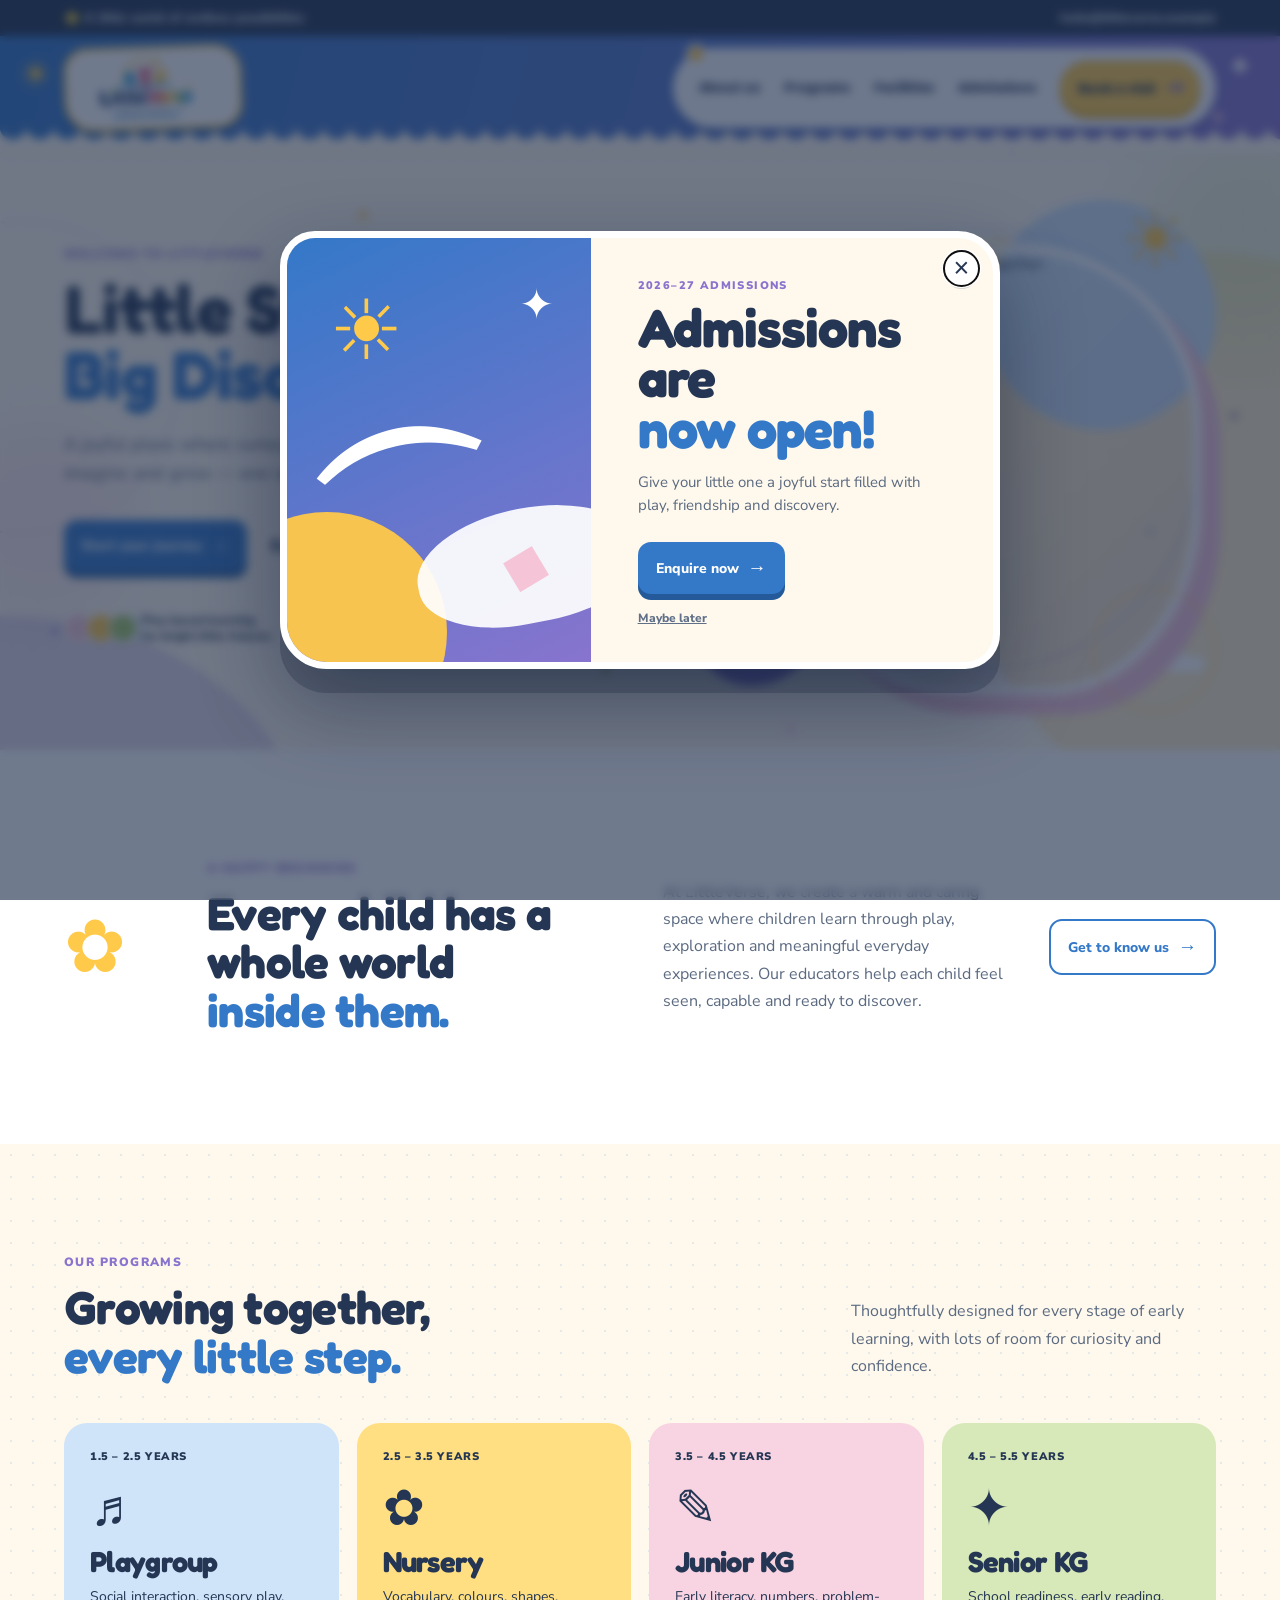
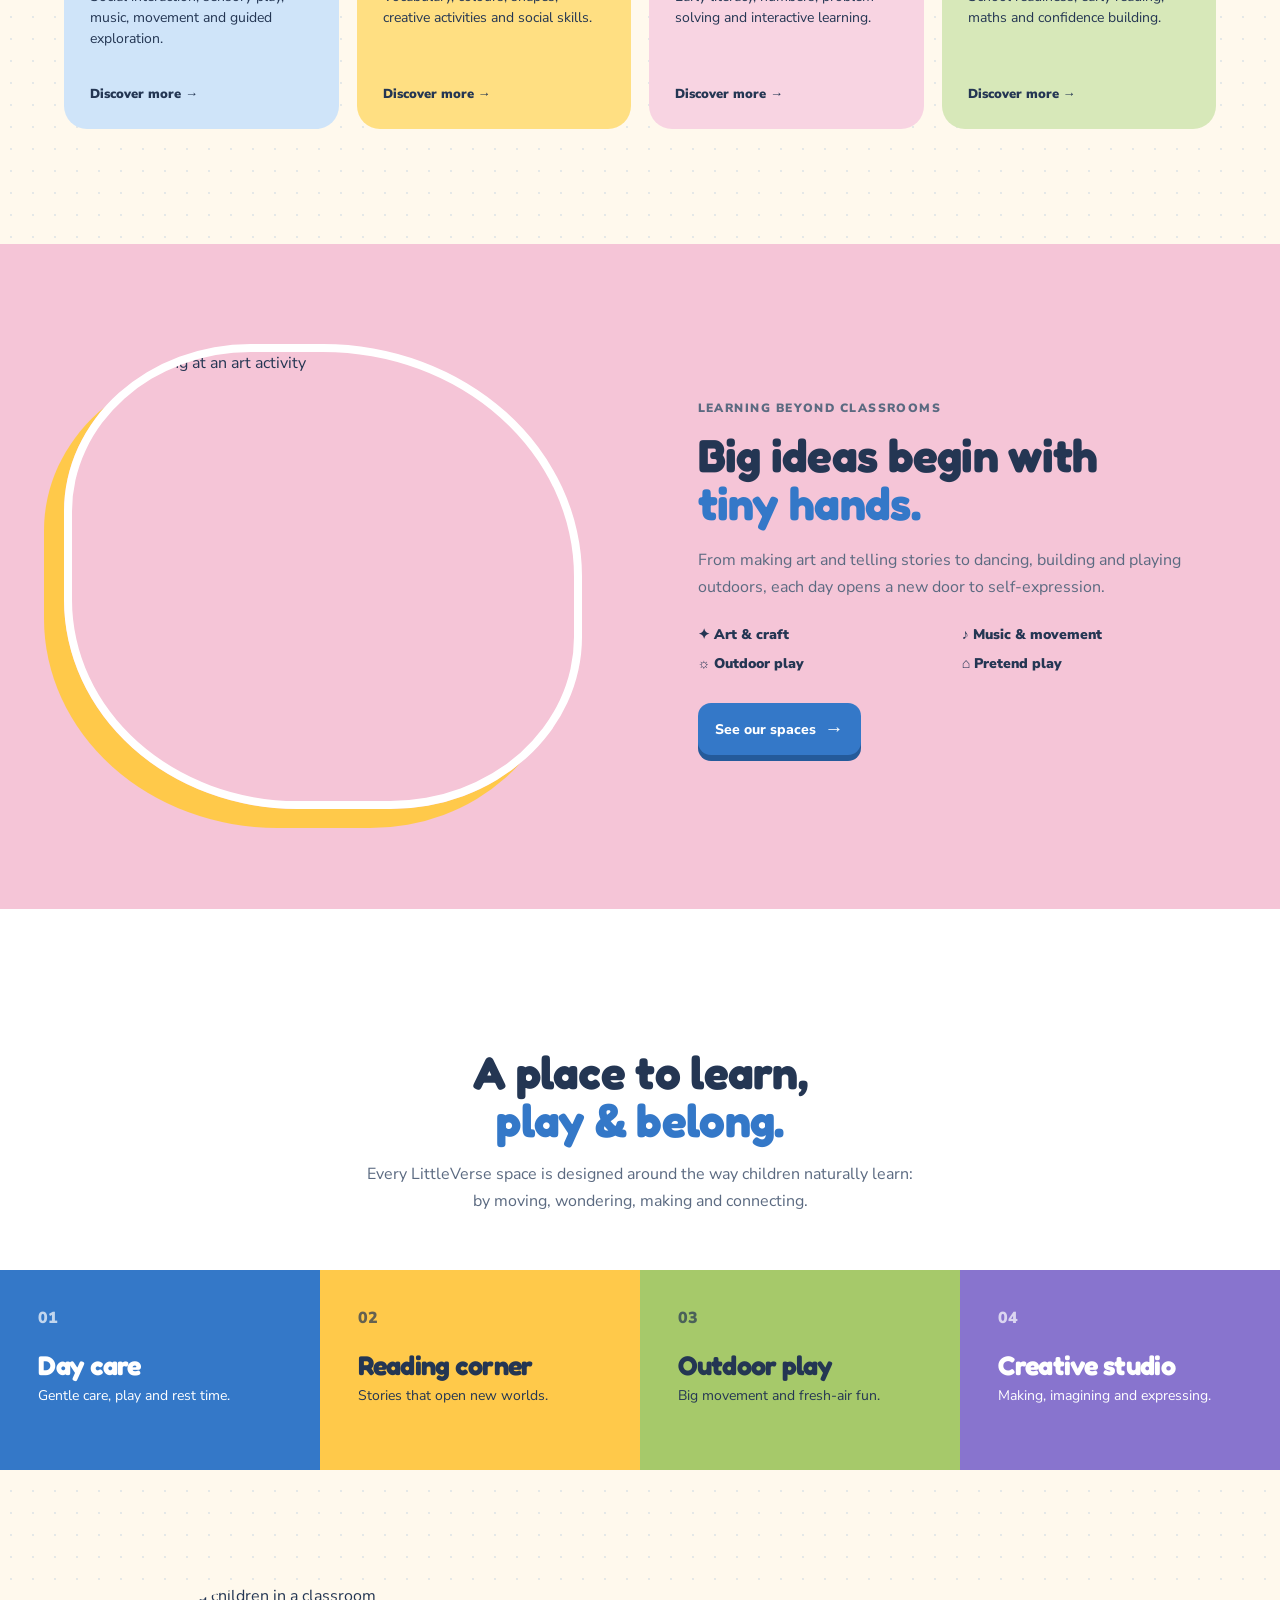
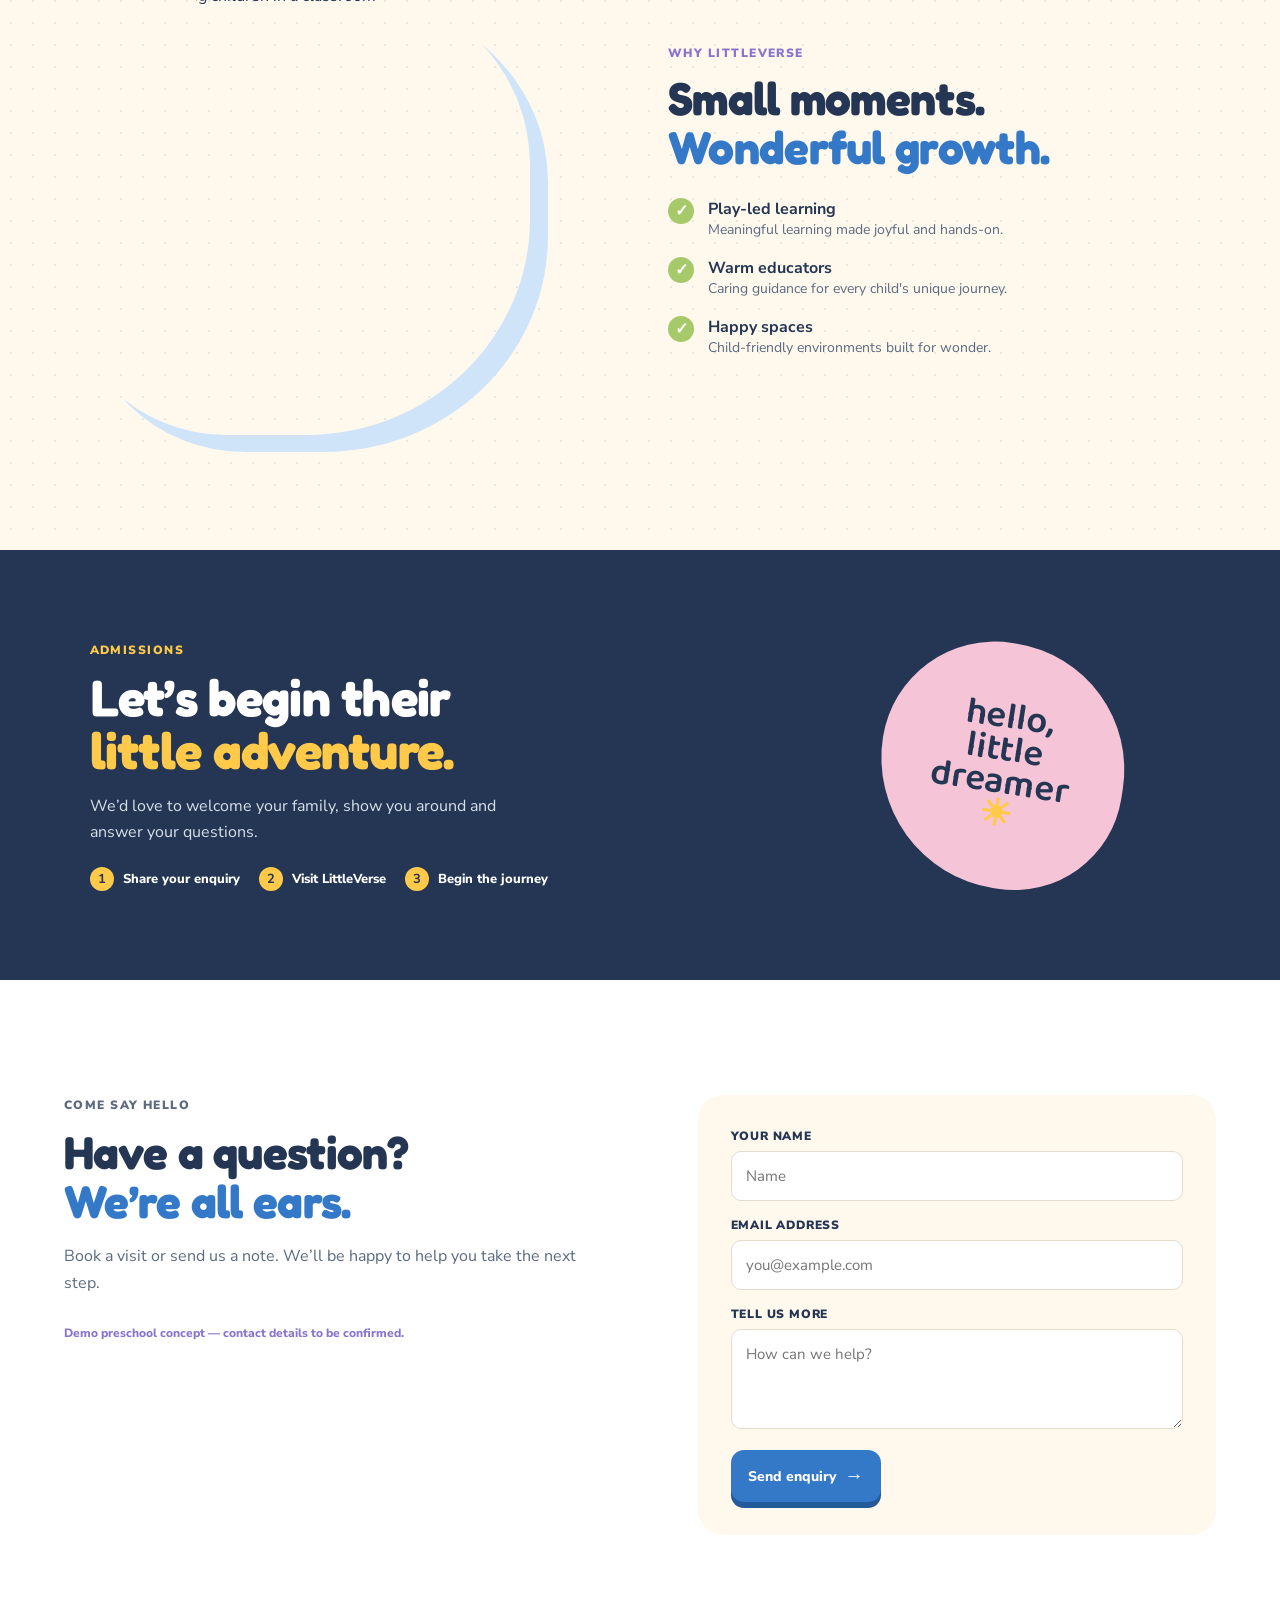
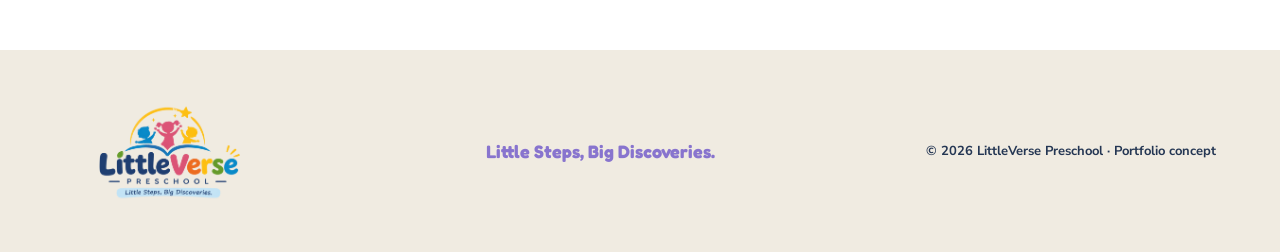
==== commit a98647e6: ". ." ====
--- a/index.html
+++ b/index.html
@@ -13,10 +13,35 @@
   <link rel="stylesheet" href="motion.css" />
   <link rel="stylesheet" href="motion-plus.css" />
   <link rel="stylesheet" href="mobile.css" />
+  <link rel="stylesheet" href="header-kids.css" />
+  <link rel="stylesheet" href="admission-popup.css" />
+  <link rel="stylesheet" href="preloader.css" />
 </head>
 <body>
+  <div class="site-preloader" id="site-preloader" role="status" aria-live="polite" aria-label="Loading LittleVerse Preschool">
+    <div class="preloader-sky" aria-hidden="true"><span>✦</span><span>●</span><span>✿</span><span>✦</span></div>
+    <div class="preloader-logo-wrap"><span class="preloader-orbit orbit-one" aria-hidden="true">✦</span><span class="preloader-orbit orbit-two" aria-hidden="true">●</span><img src="assets/littleverse-logo.png" alt="LittleVerse Preschool" class="preloader-logo" /></div>
+    <p><span class="preloader-dot"></span> Preparing little discoveries</p>
+  </div>
+  <div class="admission-modal" id="admission-modal" role="dialog" aria-modal="true" aria-labelledby="admission-title" aria-hidden="true">
+    <div class="admission-modal__backdrop" data-close-modal></div>
+    <section class="admission-modal__card">
+      <button class="admission-modal__close" type="button" aria-label="Close admission announcement" data-close-modal>×</button>
+      <div class="admission-modal__art" aria-hidden="true"><span class="modal-sun">☀</span><span class="modal-star">✦</span><span class="modal-rainbow">⌒</span><span class="modal-kite">◆</span></div>
+      <div class="admission-modal__content">
+        <p class="admission-modal__label">2026–27 admissions</p>
+        <h2 id="admission-title">Admissions are<br><em>now open!</em></h2>
+        <p>Give your little one a joyful start filled with play, friendship and discovery.</p>
+        <a class="button admission-modal__cta" href="#contact" data-admission-cta>Enquire now <span>→</span></a>
+        <button class="admission-modal__later" type="button" data-close-modal>Maybe later</button>
+      </div>
+    </section>
+  </div>
   <div class="topbar"><span>🌟 A little world of endless possibilities</span><a href="mailto:hello@littleverse.example">hello@littleverse.example</a></div>
   <header class="site-header">
+    <span class="header-doodle doodle-sun" aria-hidden="true">☀</span>
+    <span class="header-doodle doodle-star" aria-hidden="true">✦</span>
+    <span class="header-doodle doodle-heart" aria-hidden="true">♥</span>
     <a class="logo logo-image" href="#home" aria-label="LittleVerse home"><img src="assets/littleverse-logo.png" alt="LittleVerse Preschool" /></a>
     <button class="menu-toggle" aria-label="Open navigation" aria-expanded="false">☰</button>
     <nav><a href="#about">About us</a><a href="#programs">Programs</a><a href="#facilities">Facilities</a><a href="#admissions">Admissions</a><a class="nav-cta" href="#contact">Book a visit <b>→</b></a></nav>
@@ -47,5 +72,7 @@
   <script src="script.js"></script>
   <script src="motion.js"></script>
   <script src="motion-plus.js"></script>
+  <script src="preloader.js"></script>
+  <script src="admission-popup.js"></script>
 </body>
 </html>
--- a/header-kids.css
+++ b/header-kids.css
@@ -0,0 +1,139 @@
+/* LittleVerse's playful illustrated navigation bar. */
+.site-header {
+  height: 104px;
+  padding-inline: max(5vw, 24px);
+  overflow: visible;
+  isolation: isolate;
+  background:
+    radial-gradient(circle at 16% 25%, rgba(255,255,255,.18) 0 3px, transparent 4px),
+    radial-gradient(circle at 77% 70%, rgba(255,255,255,.13) 0 2px, transparent 3px),
+    linear-gradient(105deg, #3478C8 0%, #5276c7 52%, #8874CE 100%);
+  border-bottom: 0;
+  box-shadow: 0 6px 0 rgba(36,54,83,.08);
+}
+
+.site-header::before {
+  content: "";
+  position: absolute;
+  z-index: -1;
+  left: 0;
+  right: 0;
+  bottom: -12px;
+  height: 25px;
+  background: radial-gradient(circle at 13px -1px, transparent 13px, var(--cream) 14px) 0 0 / 27px 25px repeat-x;
+  filter: drop-shadow(0 4px 1px rgba(36,54,83,.04));
+}
+
+.site-header .logo-image {
+  position: relative;
+  z-index: 1;
+  width: 178px;
+  height: 84px;
+  padding: 4px 9px;
+  background: #fff;
+  border: 3px solid var(--yellow);
+  border-radius: 24px 28px 24px 30px;
+  box-shadow: 0 5px 0 rgba(36,54,83,.2);
+  transform: rotate(-2deg);
+  transition: transform .25s ease;
+}
+
+.site-header .logo-image:hover { transform: rotate(1deg) translateY(-2px); }
+.site-header .logo-image img { mix-blend-mode: multiply; }
+
+.site-header nav {
+  position: relative;
+  z-index: 1;
+  padding: 10px 13px 10px 23px;
+  gap: 24px;
+  background: rgba(255,255,255,.96);
+  border: 3px solid rgba(255,255,255,.68);
+  border-radius: 999px;
+  box-shadow: 0 6px 0 rgba(36,54,83,.17);
+}
+
+.site-header nav::before {
+  content: "";
+  position: absolute;
+  left: 10px;
+  top: -7px;
+  width: 14px;
+  height: 14px;
+  border-radius: 50%;
+  background: var(--yellow);
+  border: 3px solid #fff;
+}
+
+.site-header nav > a {
+  position: relative;
+  color: var(--navy);
+  font-family: 'Baloo 2', cursive;
+  font-size: 15px;
+  font-weight: 800;
+}
+
+.site-header nav > a:not(.nav-cta)::after {
+  content: "";
+  position: absolute;
+  left: 50%;
+  bottom: -5px;
+  width: 0;
+  height: 4px;
+  border-radius: 99px;
+  background: var(--yellow);
+  transform: translateX(-50%) rotate(-2deg);
+  transition: width .22s ease;
+}
+
+.site-header nav > a:not(.nav-cta):hover::after { width: 80%; }
+
+.site-header .nav-cta {
+  padding: 10px 16px !important;
+  color: var(--navy) !important;
+  background: var(--yellow);
+  border: 2px solid #efb821;
+  border-radius: 999px;
+  box-shadow: 0 3px 0 #d99c13;
+  transition: transform .2s ease, box-shadow .2s ease;
+}
+
+.site-header .nav-cta:hover { transform: translateY(2px); box-shadow: 0 1px 0 #d99c13; }
+.site-header .nav-cta b { display:inline-block; color: var(--purple); transform: scale(1.3); }
+
+.header-doodle {
+  position: absolute;
+  z-index: 0;
+  pointer-events: none;
+  font-family: 'Baloo 2', cursive;
+  animation: header-bob 4s ease-in-out infinite;
+}
+
+.doodle-sun { left: 1.5%; top: 10px; color: var(--yellow); font-size: 38px; transform: rotate(-13deg); }
+.doodle-star { right: 2.1%; top: 8px; color: #fff; font-size: 31px; animation-delay: -1.2s; }
+.doodle-heart { right: 4.4%; bottom: 6px; color: var(--pink); font-size: 19px; animation-delay: -2.3s; }
+
+@keyframes header-bob { 0%,100% { margin-top:0; } 50% { margin-top:-6px; } }
+
+@media (max-width: 1050px) and (min-width: 851px) {
+  .site-header nav { gap: 15px; padding-left: 18px; }
+  .site-header nav > a { font-size: 14px; }
+  .site-header .logo-image { width: 158px; }
+}
+
+@media (max-width: 850px) {
+  .site-header { height: 82px; padding-inline: 17px; }
+  .site-header::before { bottom: -9px; height: 19px; background-size: 22px 19px; }
+  .site-header .logo-image { width: 146px; height: 70px; padding: 3px 6px; border-radius:20px 24px 20px 25px; }
+  .site-header .menu-toggle { position:relative; z-index:2; color:var(--navy); background:#fff; border:3px solid var(--yellow); box-shadow:0 4px 0 rgba(36,54,83,.2); }
+  .site-header nav.open { top: 82px; left: 10px; right: 10px; padding: 26px 24px 28px; border: 3px solid var(--yellow); border-radius: 0 0 23px 23px; background:#fff; box-shadow:0 10px 0 rgba(36,54,83,.14); }
+  .site-header nav.open::before { left: 23px; }
+  .site-header nav.open .nav-cta { padding: 13px 16px !important; background:var(--yellow); }
+  .doodle-sun { left: auto; right: 77px; top: -3px; font-size:22px; }
+  .doodle-star { display:none; }
+  .doodle-heart { right: 12px; bottom: 4px; font-size:12px; }
+}
+
+@media (max-width: 370px) {
+  .site-header .logo-image { width:125px; height:66px; }
+  .doodle-sun { display:none; }
+}
--- a/admission-popup.css
+++ b/admission-popup.css
@@ -0,0 +1,70 @@
+.admission-modal {
+  position: fixed;
+  z-index: 100;
+  inset: 0;
+  display: grid;
+  place-items: center;
+  padding: 20px;
+  visibility: hidden;
+  opacity: 0;
+  transition: opacity .3s ease, visibility .3s ease;
+}
+
+.admission-modal.is-open { visibility: visible; opacity: 1; }
+.admission-modal__backdrop { position:absolute; inset:0; background:rgba(25,41,71,.62); backdrop-filter:blur(5px); }
+
+.admission-modal__card {
+  position:relative;
+  z-index:1;
+  display:grid;
+  grid-template-columns:.86fr 1.14fr;
+  width:min(720px,100%);
+  min-height:360px;
+  overflow:hidden;
+  background:var(--cream);
+  border:7px solid #fff;
+  border-radius:35px 42px 35px 47px;
+  box-shadow:0 24px 0 rgba(16,29,53,.23), 0 35px 80px rgba(9,22,48,.42);
+  transform:translateY(30px) scale(.91) rotate(-1.5deg);
+  transition:transform .52s cubic-bezier(.17,.86,.28,1.25);
+}
+
+.admission-modal.is-open .admission-modal__card { transform:translateY(0) scale(1) rotate(0); }
+.admission-modal__close { position:absolute; z-index:3; right:14px; top:13px; width:35px; height:35px; border:0; border-radius:50%; background:#fff; color:var(--navy); font-size:27px; line-height:1; cursor:pointer; box-shadow:0 3px 0 rgba(36,54,83,.17); }
+.admission-modal__close:hover { background:var(--yellow); }
+
+.admission-modal__art { position:relative; min-height:100%; overflow:hidden; background:linear-gradient(155deg,#3478C8,#8874CE); }
+.admission-modal__art::before { content:""; position:absolute; width:240px; height:240px; left:-80px; bottom:-90px; border-radius:50%; background:var(--yellow); opacity:.95; }
+.admission-modal__art::after { content:""; position:absolute; width:225px; height:115px; right:-50px; bottom:39px; border-radius:50% 50% 45% 45%; background:#fff; opacity:.92; transform:rotate(-11deg); }
+.modal-sun { position:absolute; z-index:1; left:42px; top:37px; color:var(--yellow); font-size:83px; animation:modal-sun-spin 9s linear infinite; }
+.modal-star { position:absolute; z-index:2; right:37px; top:39px; color:#fff; font-size:42px; animation:modal-star-pulse 2.3s ease-in-out infinite; }
+.modal-rainbow { position:absolute; z-index:2; left:30px; bottom:31px; color:#fff; font:bold 190px/1 'Baloo 2'; transform:rotate(-13deg); }
+.modal-kite { position:absolute; z-index:2; right:40px; bottom:55px; color:var(--pink); font-size:62px; transform:rotate(14deg); animation:modal-kite-fly 3.5s ease-in-out infinite alternate; }
+
+.admission-modal__content { display:flex; flex-direction:column; justify-content:center; padding:40px 47px 36px; }
+.admission-modal__label { margin:0 0 9px; color:var(--purple); font-size:11px; font-weight:900; letter-spacing:1.4px; text-transform:uppercase; }
+.admission-modal h2 { margin:0; font:700 clamp(37px,5vw,54px)/.94 'Fredoka',sans-serif; letter-spacing:-1px; color:var(--navy); }
+.admission-modal h2 em { color:var(--blue); font-style:normal; }
+.admission-modal__content>p:not(.admission-modal__label) { margin:17px 0 25px; color:#5b6a81; font-size:15px; line-height:1.55; }
+.admission-modal__cta { width:max-content; padding:13px 18px!important; }
+.admission-modal__later { align-self:flex-start; margin-top:16px; padding:0; border:0; color:#607089; background:none; font:800 12px 'Nunito Sans',sans-serif; text-decoration:underline; cursor:pointer; }
+
+@keyframes modal-sun-spin { to { transform:rotate(360deg); } }
+@keyframes modal-star-pulse { 0%,100% { transform:scale(.85) rotate(-7deg); } 50% { transform:scale(1.16) rotate(14deg); } }
+@keyframes modal-kite-fly { to { transform:translateY(-14px) rotate(-10deg); } }
+
+@media (max-width: 590px) {
+  .admission-modal { padding:14px; align-items:end; }
+  .admission-modal__card { grid-template-columns:1fr; min-height:0; border-width:5px; border-radius:27px 27px 22px 22px; }
+  .admission-modal__art { min-height:145px; }
+  .modal-sun { left:28px; top:19px; font-size:61px; }
+  .modal-star { right:33px; top:23px; font-size:30px; }
+  .modal-rainbow { left:15px; bottom:-21px; font-size:140px; }
+  .modal-kite { right:45px; bottom:23px; font-size:48px; }
+  .admission-modal__content { padding:28px 27px 25px; }
+  .admission-modal h2 { font-size:40px; }
+  .admission-modal__content>p:not(.admission-modal__label) { margin:11px 0 19px; }
+  .admission-modal__cta { width:100%; justify-content:center; }
+}
+
+@media (prefers-reduced-motion: reduce) { .admission-modal__card { transition:none; } .modal-sun,.modal-star,.modal-kite { animation:none; } }
--- a/preloader.css
+++ b/preloader.css
@@ -0,0 +1,44 @@
+.site-preloader {
+  position: fixed;
+  z-index: 200;
+  inset: 0;
+  display: grid;
+  place-content: center;
+  overflow: hidden;
+  background: var(--cream);
+  opacity: 1;
+  transition: opacity .55s ease, visibility .55s ease;
+}
+
+.site-preloader::before,
+.site-preloader::after {
+  content:"";
+  position:absolute;
+  border-radius:50%;
+  pointer-events:none;
+}
+
+.site-preloader::before { width:430px; height:430px; background:rgba(166,201,106,.30); top:-180px; left:-130px; animation:preloader-blob 5s ease-in-out infinite alternate; }
+.site-preloader::after { width:390px; height:390px; background:rgba(245,197,215,.52); bottom:-180px; right:-90px; animation:preloader-blob 6s -2s ease-in-out infinite alternate-reverse; }
+.site-preloader.is-hidden { visibility:hidden; opacity:0; }
+
+.preloader-logo-wrap { position:relative; z-index:2; display:grid; place-items:center; width:min(350px,78vw); aspect-ratio:1.28; }
+.preloader-logo-wrap::before { content:""; position:absolute; width:80%; aspect-ratio:1; border:3px dashed rgba(136,116,206,.35); border-radius:50%; animation:preloader-spin 11s linear infinite; }
+.preloader-logo-wrap::after { content:""; position:absolute; width:67%; aspect-ratio:1; border:2px solid rgba(52,120,200,.18); border-radius:47% 53% 42% 58%; animation:preloader-spin 7s linear infinite reverse; }
+.preloader-logo { position:relative; z-index:1; width:86%; height:86%; object-fit:contain; mix-blend-mode:multiply; filter:drop-shadow(0 9px 0 rgba(36,54,83,.10)); animation:preloader-logo-bounce 1.35s ease-in-out infinite; }
+.preloader-orbit { position:absolute; z-index:3; display:grid; place-items:center; width:37px; height:37px; border-radius:50%; font-size:20px; color:var(--navy); animation:preloader-orbit 3.5s linear infinite; }
+.orbit-one { top:4%; left:17%; background:var(--yellow); }
+.orbit-two { right:11%; bottom:12%; color:#fff; background:var(--purple); animation-delay:-1.7s; }
+.site-preloader p { position:relative; z-index:2; margin:10px auto 0; color:var(--navy); font:800 12px/1 'Nunito Sans',sans-serif; letter-spacing:1.3px; text-transform:uppercase; text-align:center; }
+.preloader-dot { display:inline-block; width:9px; height:9px; margin-right:6px; border-radius:50%; background:var(--blue); animation:preloader-dot 1.1s ease-in-out infinite; }
+.preloader-sky span { position:absolute; z-index:1; color:var(--yellow); animation:preloader-twinkle 2.5s ease-in-out infinite; }.preloader-sky span:nth-child(1){left:17%;top:22%;font-size:25px}.preloader-sky span:nth-child(2){left:29%;bottom:19%;font-size:13px;color:var(--blue);animation-delay:-.8s}.preloader-sky span:nth-child(3){right:18%;top:17%;font-size:30px;color:var(--purple);animation-delay:-1.4s}.preloader-sky span:nth-child(4){right:27%;bottom:23%;font-size:20px;animation-delay:-2s}
+
+@keyframes preloader-blob { to { transform:translate(65px,30px) scale(1.14); border-radius:42% 58% 62% 38%; } }
+@keyframes preloader-spin { to { transform:rotate(360deg); } }
+@keyframes preloader-logo-bounce { 0%,100% { transform:translateY(0) rotate(-1deg) scale(1); } 50% { transform:translateY(-11px) rotate(1deg) scale(1.025); } }
+@keyframes preloader-orbit { to { transform:rotate(360deg) translateX(15px) rotate(-360deg); } }
+@keyframes preloader-dot { 50% { transform:scale(1.7); background:var(--yellow); } }
+@keyframes preloader-twinkle { 0%,100% { transform:scale(.7) rotate(0); opacity:.45; } 50% { transform:scale(1.3) rotate(25deg); opacity:1; } }
+
+@media (max-width:540px) { .preloader-logo-wrap { width:min(290px,82vw); } .site-preloader p { font-size:10px; } }
+@media (prefers-reduced-motion:reduce) { .preloader-logo,.preloader-logo-wrap::before,.preloader-logo-wrap::after,.preloader-orbit,.preloader-dot,.preloader-sky span,.site-preloader::before,.site-preloader::after { animation:none; } }
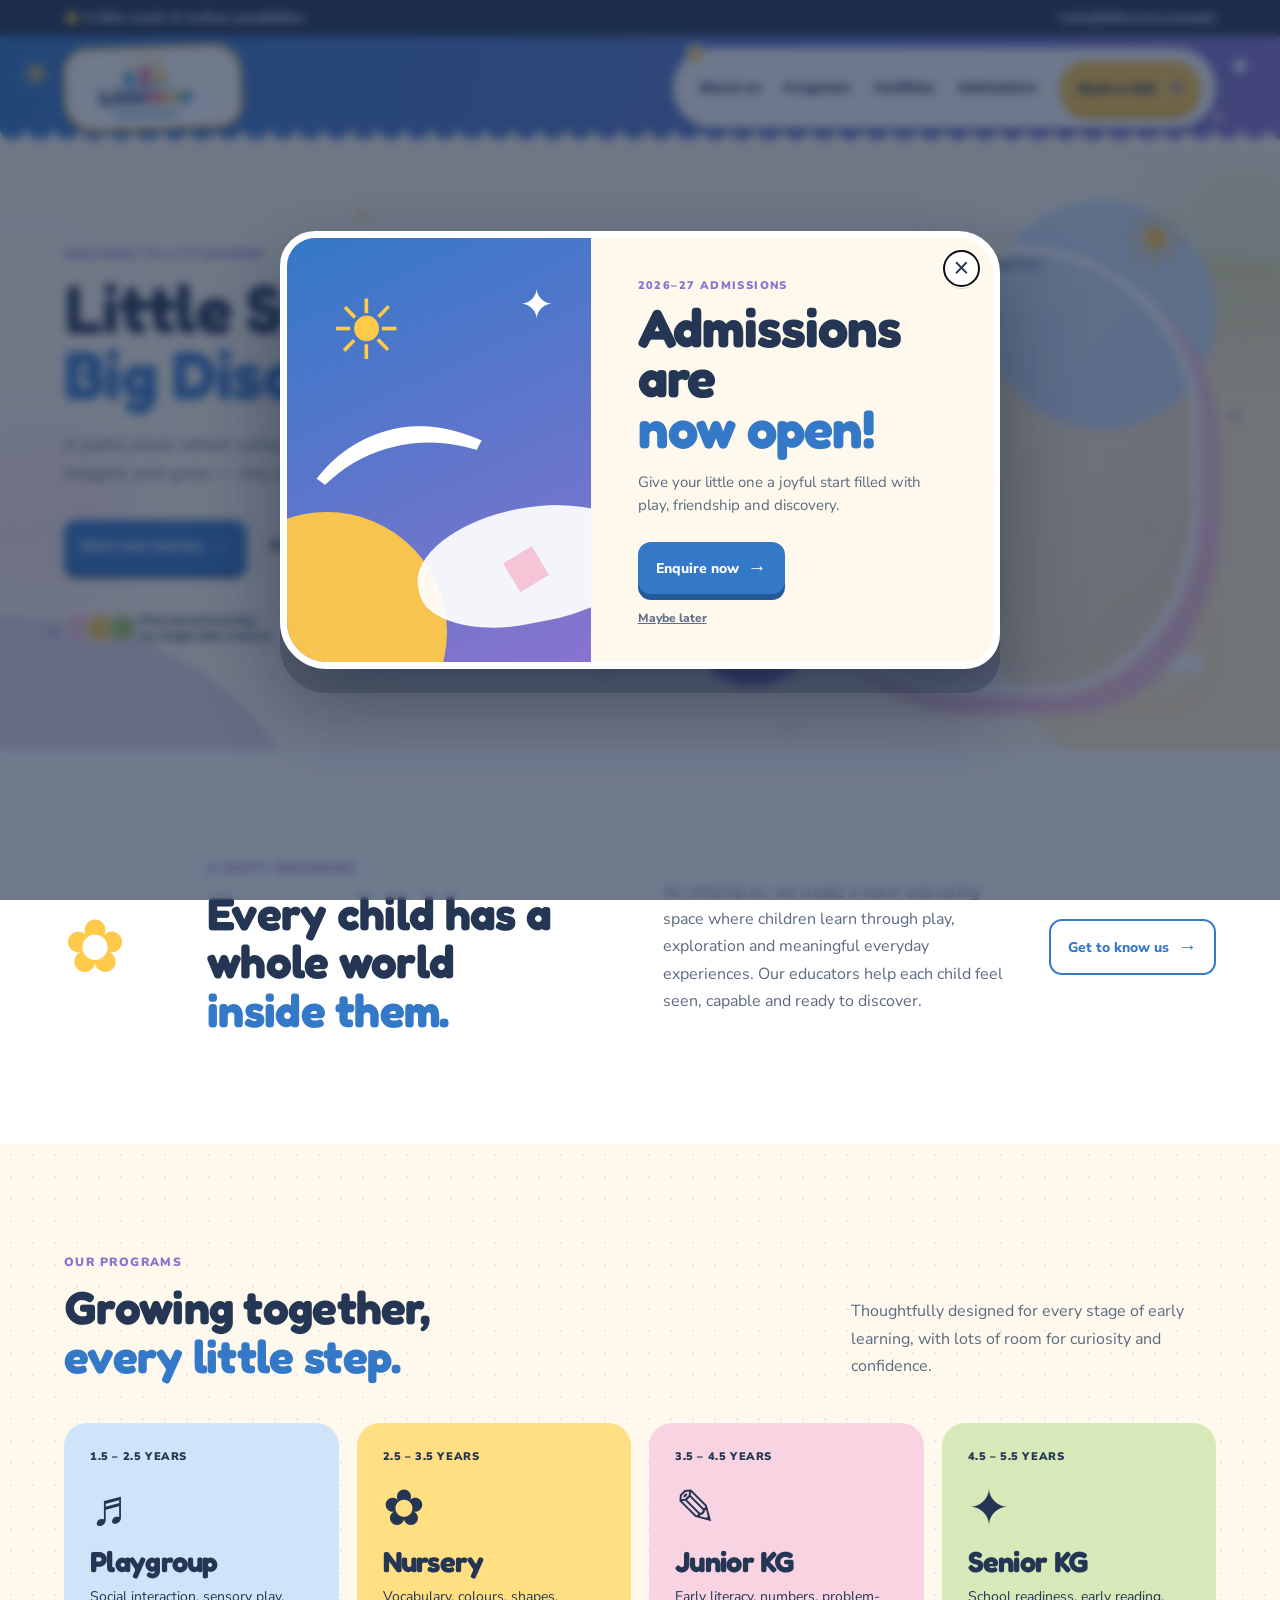
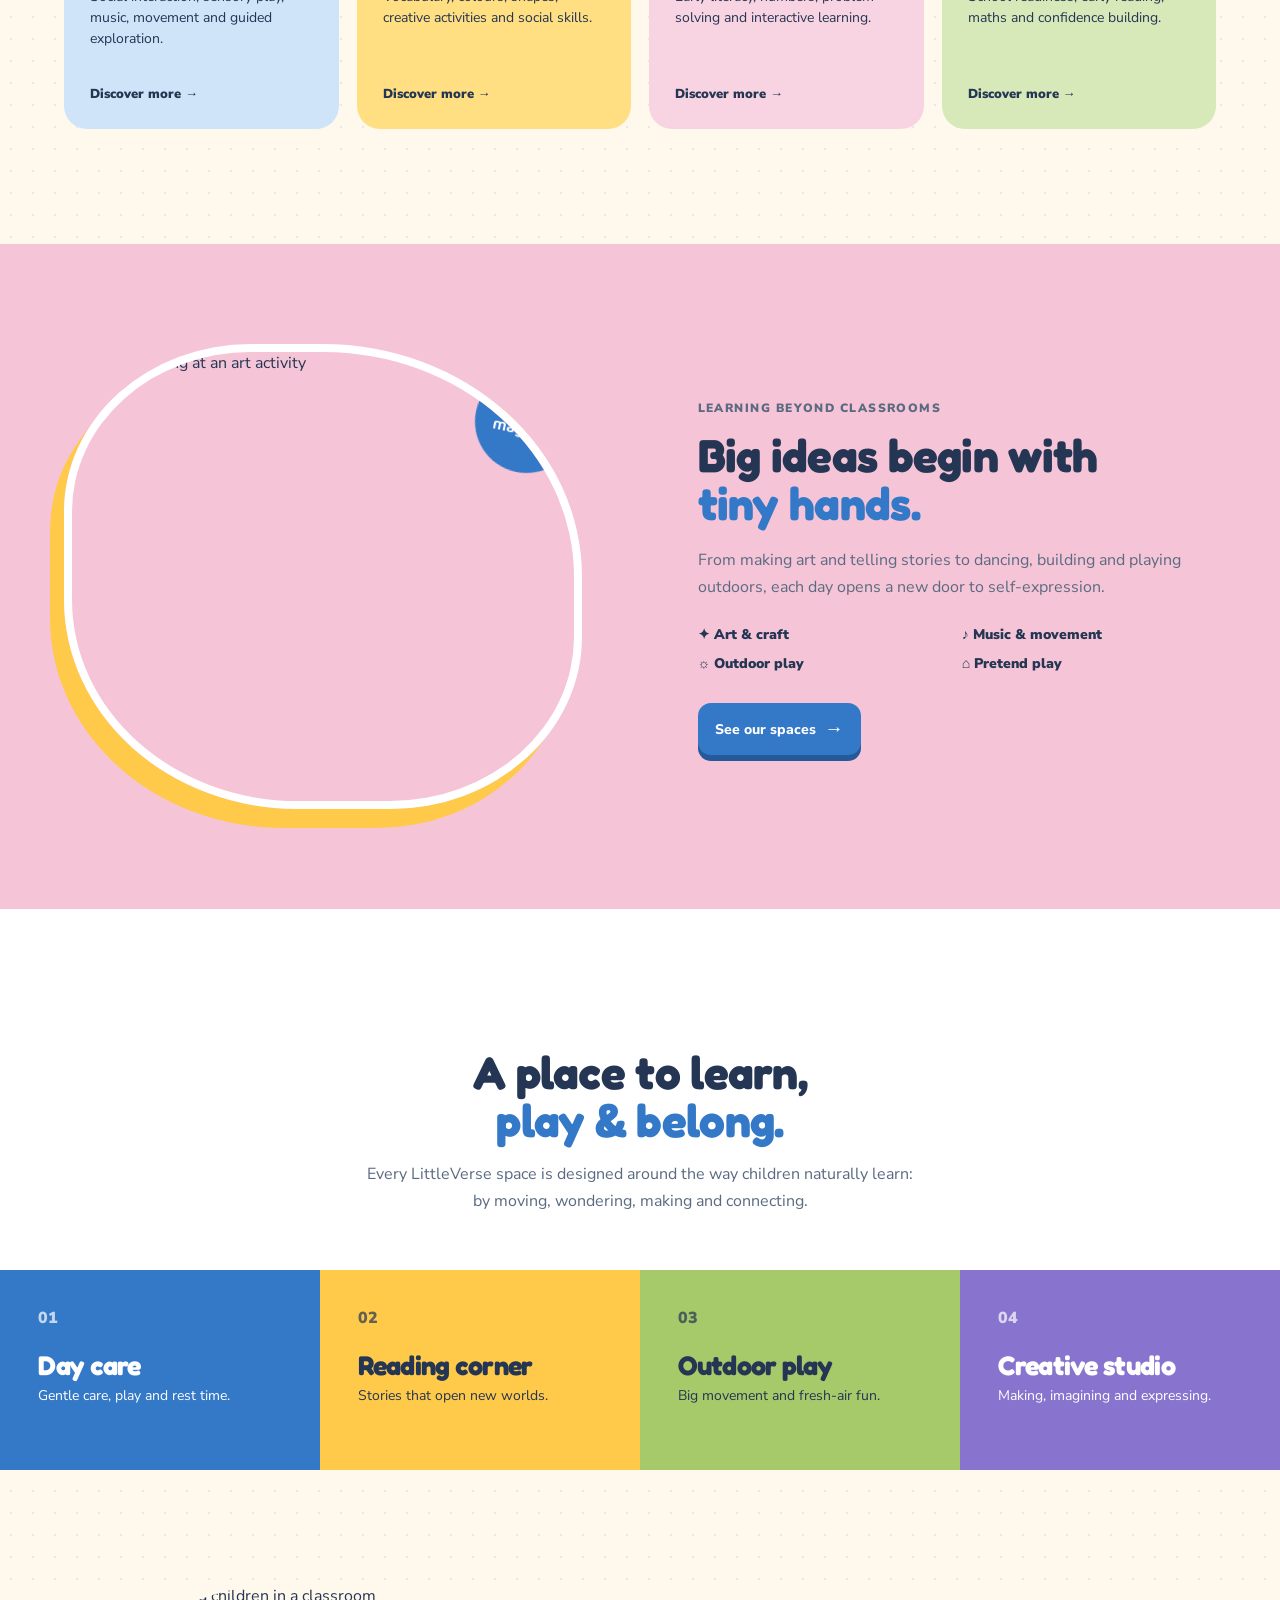
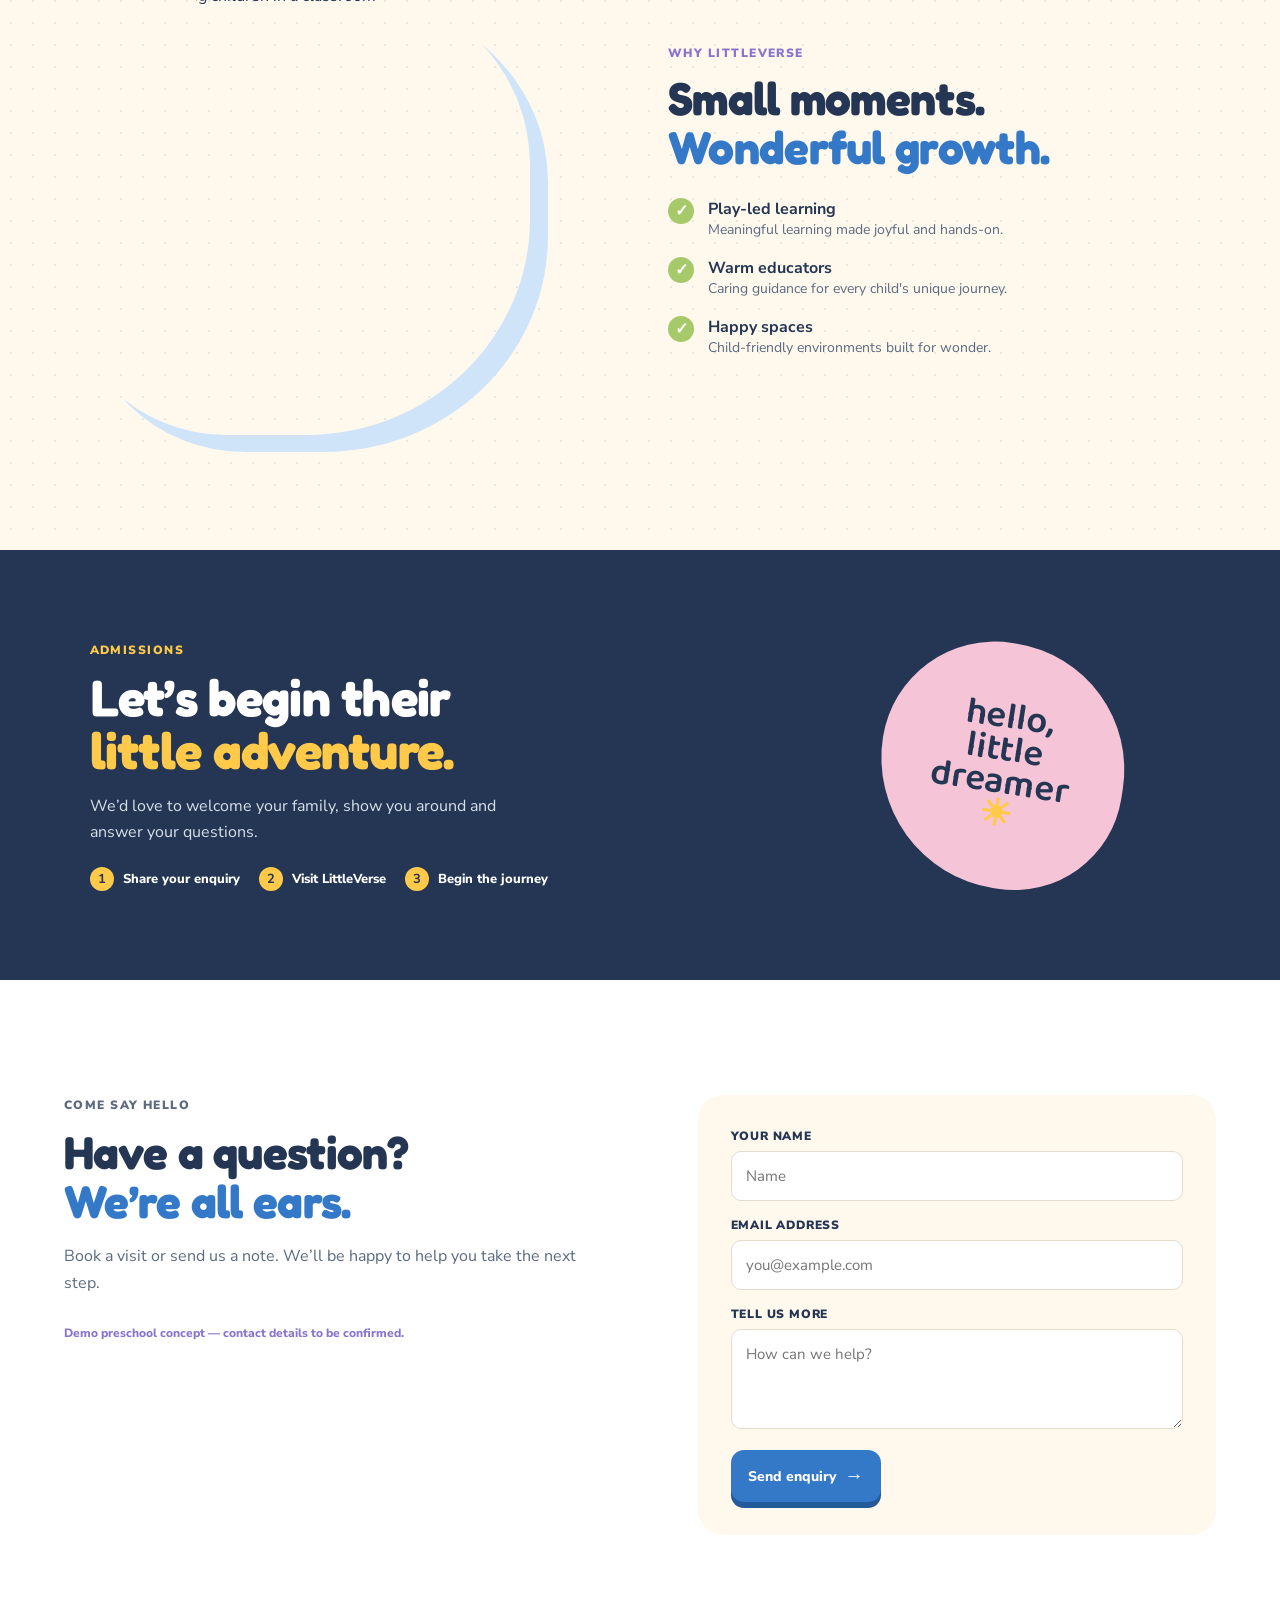
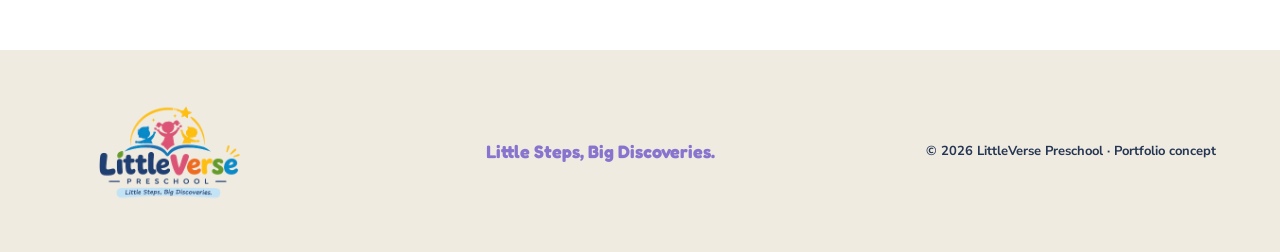
==== commit 3b3f59ae: "e3 d2" ====
--- a/index.html
+++ b/index.html
@@ -18,6 +18,7 @@
   <link rel="stylesheet" href="preloader.css" />
 </head>
 <body>
+  <div class="ambient-blobs" aria-hidden="true"></div>
   <div class="site-preloader" id="site-preloader" role="status" aria-live="polite" aria-label="Loading LittleVerse Preschool">
     <div class="preloader-sky" aria-hidden="true"><span>✦</span><span>●</span><span>✿</span><span>✦</span></div>
     <div class="preloader-logo-wrap"><span class="preloader-orbit orbit-one" aria-hidden="true">✦</span><span class="preloader-orbit orbit-two" aria-hidden="true">●</span><img src="assets/littleverse-logo.png" alt="LittleVerse Preschool" class="preloader-logo" /></div>
--- a/styles.css
+++ b/styles.css
@@ -1 +1 @@
-:root{--blue:#3478C8;--purple:#8874CE;--yellow:#FFC94A;--green:#A6C96A;--pink:#F5C5D7;--cream:#FFF9ED;--navy:#243653;--white:#fff;--body:'Nunito Sans',sans-serif;--heading:'Fredoka',sans-serif}*{box-sizing:border-box}html{scroll-behavior:smooth}body{margin:0;background:var(--cream);color:var(--navy);font-family:var(--body);font-size:16px}.topbar{background:var(--navy);color:#fff;padding:9px max(5vw,24px);font-size:13px;font-weight:700;display:flex;justify-content:space-between}.topbar a{color:#fff;text-decoration:none}.site-header{height:90px;display:flex;align-items:center;justify-content:space-between;padding:0 max(5vw,24px);background:rgba(255,249,237,.9);backdrop-filter:blur(12px);position:sticky;top:0;z-index:5;border-bottom:1px solid rgba(36,54,83,.08)}.logo{display:flex;align-items:center;gap:9px;color:var(--navy);text-decoration:none;font:bold 23px/17px var(--heading)}.logo>span:last-child>span{color:var(--purple)}.logo small{display:block;font:700 9px/10px var(--body);letter-spacing:1.4px;text-transform:uppercase}.logo-mark{width:39px;height:39px;border-radius:50% 50% 48% 52%;display:grid;place-items:center;background:var(--yellow);font-size:15px;transform:rotate(-8deg);color:var(--navy)}nav{display:flex;align-items:center;gap:29px}nav>a{color:var(--navy);font-weight:800;text-decoration:none;font-size:14px}.nav-cta,.button{border-radius:13px;padding:13px 17px!important}.nav-cta{background:var(--blue);color:#fff!important}.nav-cta b,.button span{margin-left:9px;font-size:19px}.menu-toggle{display:none;border:0;background:none;font-size:25px;color:var(--navy)}.section,.hero{padding-left:max(5vw,24px);padding-right:max(5vw,24px)}.hero{min-height:610px;display:grid;grid-template-columns:1.05fr .95fr;align-items:center;gap:50px;overflow:hidden;position:relative;background:radial-gradient(circle at 78% 20%,#f9e8b4 0 2%,transparent 2.2%),radial-gradient(circle at 10% 80%,#d3e4f7 0 1%,transparent 1.2%)}.hero-copy{max-width:605px;position:relative;z-index:1}.eyebrow{font-weight:900;color:var(--purple);text-transform:uppercase;font-size:12px;letter-spacing:1.45px;margin:0 0 13px}.hero h1,h2,h3{font-family:var(--heading);letter-spacing:-.7px}.hero h1{font-size:clamp(48px,5.3vw,78px);line-height:.98;margin:0 0 22px}.hero h1 em,h2 em{font-style:normal;color:var(--blue)}.lead{font-size:18px;line-height:1.65;max-width:510px;color:#52627a}.hero-actions{display:flex;align-items:center;gap:24px;margin-top:31px}.button{display:inline-flex;align-items:center;background:var(--blue);color:#fff;text-decoration:none;border:0;font:800 14px var(--body);cursor:pointer;box-shadow:0 6px 0 #245a9a}.button:hover{transform:translateY(2px);box-shadow:0 4px 0 #245a9a}.text-link{font-weight:900;color:var(--navy);text-decoration:none}.trust{display:flex;align-items:center;gap:11px;margin-top:40px;font-size:12px;font-weight:800;line-height:1.35}.faces{display:flex}.faces i{display:block;width:30px;height:30px;border:2px solid var(--cream);border-radius:50%;margin-right:-8px;background-size:cover;background-position:center}.faces i:nth-child(1){background-color:var(--pink)}.faces i:nth-child(2){background-color:var(--yellow)}.faces i:nth-child(3){background-color:var(--green)}.hero-visual{height:500px;position:relative}.hero-photo{position:absolute;width:82%;height:90%;right:3%;bottom:0;border-radius:45% 42% 36% 42%/39% 40% 42% 48%;overflow:hidden;border:8px solid #fff;box-shadow:20px 20px 0 var(--pink)}.hero-photo img,.story-photo img,.why-image img{width:100%;height:100%;object-fit:cover}.shape{position:absolute;border-radius:50%;z-index:-1}.shape-blue{width:230px;height:230px;background:#cde1f5;right:0;top:5px}.shape-yellow{width:80px;height:80px;background:var(--yellow);left:2%;bottom:14%;border-radius:44% 56% 48% 52%}.sun{position:absolute;right:5%;top:-7px;color:var(--yellow);font-size:78px;z-index:1}.cloud{position:absolute;background:#fff;border-radius:99px;height:22px;width:72px}.cloud:before,.cloud:after{content:"";position:absolute;bottom:0;border-radius:50%;background:#fff}.cloud:before{width:31px;height:31px;left:15px}.cloud:after{width:22px;height:22px;left:39px}.c1{left:-1%;top:14%}.c2{right:0;bottom:4%;transform:scale(.7)}.paint-tag{position:absolute;left:0;bottom:2%;width:125px;height:125px;background:var(--purple);color:#fff;display:grid;place-content:center;text-align:center;border-radius:50% 48% 52% 46%;font:600 19px/20px 'Baloo 2';transform:rotate(-11deg);z-index:1}.paint-tag b{color:var(--yellow)}.scribble{position:absolute;font-size:45px;color:var(--yellow)}.star{left:48%;top:20%}.dot{left:4%;bottom:18%;font-size:13px;color:var(--purple)}.loop{left:46%;bottom:9%;font-size:60px;color:var(--green)}.intro{padding-top:110px;padding-bottom:110px;display:grid;grid-template-columns:110px 1.2fr 1fr auto;gap:33px;align-items:center;background:#fff}.intro h2,.section h2{font-size:clamp(34px,3.6vw,54px);line-height:1.05;margin:0}.intro>p,.section-heading>p,.story-copy>p,.contact>div>p{line-height:1.7;color:#5b6a81}.mini-illustration{font-size:74px;color:var(--yellow);transform:rotate(-12deg)}.outline{background:transparent;color:var(--blue);box-shadow:none;border:2px solid var(--blue)}.programs{padding-top:110px;padding-bottom:115px}.section-heading{display:flex;justify-content:space-between;align-items:end;gap:30px;margin-bottom:43px}.section-heading>p{max-width:365px;margin:0}.program-grid{display:grid;grid-template-columns:repeat(4,1fr);gap:18px}.program-card{min-height:306px;padding:26px;border-radius:23px;display:flex;flex-direction:column}.program-card .age{font-size:11px;font-weight:900;text-transform:uppercase;letter-spacing:.6px}.program-icon{font:50px/1 'Baloo 2';margin:22px 0 8px}.program-card h3{font-size:29px;margin:0}.program-card p{font-size:14px;line-height:1.5;margin:7px 0 20px}.program-card a{font-weight:900;text-decoration:none;color:var(--navy);margin-top:auto;font-size:13px}.program-card.blue{background:#cfe4f9}.program-card.yellow{background:#ffdf82}.program-card.pink{background:#f8d4e2}.program-card.green{background:#d7e8b9}.story{padding-top:100px;padding-bottom:100px;background:var(--pink);display:grid;grid-template-columns:1fr 1fr;gap:10%;align-items:center}.story-photo{height:465px;border-radius:36% 50% 37% 45%;overflow:hidden;position:relative;border:8px solid #fff;box-shadow:-20px 19px 0 var(--yellow)}.round-sticker{position:absolute;right:-4px;top:18px;width:103px;height:103px;border-radius:50%;display:grid;place-content:center;text-align:center;background:var(--blue);color:#fff;font:600 17px/17px 'Baloo 2';transform:rotate(12deg)}.story-copy h2{margin:0 0 19px}.activity-list{display:grid;grid-template-columns:1fr 1fr;gap:10px;margin:24px 0 30px;font-weight:900;font-size:14px}.facilities{padding:110px 0 0;background:#fff}.center{text-align:center;max-width:690px;margin:auto}.center>p:last-child{line-height:1.7;color:#5b6a81}.facility-strip{margin-top:55px;display:grid;grid-template-columns:repeat(4,1fr)}.facility-strip article{padding:37px max(3vw,20px);min-height:200px}.facility-strip article:nth-child(1){background:var(--blue);color:#fff}.facility-strip article:nth-child(2){background:var(--yellow)}.facility-strip article:nth-child(3){background:var(--green)}.facility-strip article:nth-child(4){background:var(--purple);color:#fff}.facility-strip span{font-weight:900;opacity:.7}.facility-strip h3{font-size:27px;margin:20px 0 5px}.facility-strip p{font-size:14px;margin:0}.why{padding-top:115px;padding-bottom:115px;display:grid;grid-template-columns:.85fr 1fr;gap:12%;align-items:center}.why-image{height:450px;border-radius:46% 40% 48% 35%;overflow:hidden;box-shadow:18px 17px 0 #cfe4f9}.why h2{margin:0 0 27px}.check-list p{display:flex;gap:14px;align-items:flex-start;margin:17px 0}.check-list b{width:26px;height:26px;display:grid;place-items:center;border-radius:50%;background:var(--green);color:#fff}.check-list span{font-size:14px;color:#5b6a81;line-height:1.4}.check-list strong{display:block;color:var(--navy);font-size:16px}.admissions{padding:90px max(7vw,25px);background:var(--navy);color:#fff;display:grid;grid-template-columns:1fr .6fr;gap:9%;align-items:center}.admissions .eyebrow{color:var(--yellow)}.admissions h2{font-size:clamp(38px,4vw,59px);line-height:1.05;margin:0 0 15px}.admissions h2 em{color:var(--yellow)}.admissions>div>p:not(.eyebrow){color:#d7dfeb;max-width:450px;line-height:1.6}.steps{display:flex;flex-wrap:wrap;gap:19px;margin-top:25px;font-size:13px;font-weight:800}.steps b{background:var(--yellow);color:var(--navy);border-radius:50%;padding:3px 8px;margin-right:5px}.admission-art{min-height:250px;display:grid;place-items:center}.admission-art>div{height:245px;width:245px;border-radius:47% 53% 45% 55%;background:var(--pink);color:var(--navy);display:grid;place-content:center;text-align:center;font:600 37px/33px 'Baloo 2';transform:rotate(9deg)}.admission-art span{color:var(--yellow)}.contact{padding-top:115px;padding-bottom:115px;display:grid;grid-template-columns:1fr 1fr;gap:10%;background:#fff}.contact h2{margin:0 0 18px}.demo-note{font-size:12px;font-weight:800;color:var(--purple)!important;margin-top:25px!important}form{padding:33px;border-radius:25px;background:var(--cream)}label{display:block;font-size:12px;font-weight:900;text-transform:uppercase;letter-spacing:.8px;margin-bottom:16px}input,textarea{display:block;width:100%;margin-top:7px;padding:14px;background:#fff;border:1px solid #e5dccd;border-radius:10px;font:15px var(--body);resize:vertical}textarea{min-height:100px}form button{margin-top:5px}footer{padding:45px max(5vw,24px);background:#f0ebe1;display:flex;align-items:center;justify-content:space-between;gap:20px;font-size:13px;font-weight:700}footer p{margin:0;color:var(--purple);font-family:var(--heading);font-size:18px}@media(max-width:850px){nav{display:none}.menu-toggle{display:block}.site-header nav.open{display:flex;position:absolute;top:90px;left:0;right:0;background:var(--cream);padding:25px;flex-direction:column;align-items:flex-start;box-shadow:0 10px 15px #24365318}.hero{grid-template-columns:1fr;padding-top:70px}.hero-visual{height:390px}.intro{grid-template-columns:70px 1fr;gap:20px}.intro>p{grid-column:1/-1}.intro .outline{width:max-content}.program-grid{grid-template-columns:repeat(2,1fr)}.story,.why,.contact{grid-template-columns:1fr;gap:45px}.story-copy{order:-1}.facility-strip{grid-template-columns:repeat(2,1fr)}.admissions{grid-template-columns:1fr}.admission-art{display:none}}@media(max-width:540px){.topbar{font-size:10px}.hero{min-height:auto;gap:10px}.hero h1{font-size:50px}.hero-visual{height:350px}.hero-photo{height:82%}.intro{padding-top:70px;padding-bottom:70px}.mini-illustration{font-size:50px}.section-heading{display:block}.section-heading>p{margin-top:20px}.program-grid,.facility-strip{grid-template-columns:1fr}.program-card{min-height:250px}.story,.why,.contact{padding-top:75px;padding-bottom:75px}.story-photo,.why-image{height:330px}.facility-strip article{min-height:150px}.admissions{padding-top:70px;padding-bottom:70px}footer{align-items:flex-start;flex-direction:column}.hero-actions{gap:15px}.text-link{font-size:13px}}
+:root{--blue:#3478C8;--purple:#8874CE;--yellow:#FFC94A;--green:#A6C96A;--pink:#F5C5D7;--cream:#FFF9ED;--navy:#243653;--white:#fff;--body:'Nunito Sans',sans-serif;--heading:'Fredoka',sans-serif}*{box-sizing:border-box}html{scroll-behavior:smooth}body{margin:0;background:var(--cream);color:var(--navy);font-family:var(--body);font-size:16px}.topbar{background:var(--navy);color:#fff;padding:9px max(5vw,24px);font-size:13px;font-weight:700;display:flex;justify-content:space-between}.topbar a{color:#fff;text-decoration:none}.site-header{height:90px;display:flex;align-items:center;justify-content:space-between;padding:0 max(5vw,24px);background:rgba(255,249,237,.9);backdrop-filter:blur(12px);position:sticky;top:0;z-index:5;border-bottom:1px solid rgba(36,54,83,.08)}.logo{display:flex;align-items:center;gap:9px;color:var(--navy);text-decoration:none;font:bold 23px/17px var(--heading)}.logo>span:last-child>span{color:var(--purple)}.logo small{display:block;font:700 9px/10px var(--body);letter-spacing:1.4px;text-transform:uppercase}.logo-mark{width:39px;height:39px;border-radius:50% 50% 48% 52%;display:grid;place-items:center;background:var(--yellow);font-size:15px;transform:rotate(-8deg);color:var(--navy)}nav{display:flex;align-items:center;gap:29px}nav>a{color:var(--navy);font-weight:800;text-decoration:none;font-size:14px}.nav-cta,.button{border-radius:13px;padding:13px 17px!important}.nav-cta{background:var(--blue);color:#fff!important}.nav-cta b,.button span{margin-left:9px;font-size:19px}.menu-toggle{display:none;border:0;background:none;font-size:25px;color:var(--navy)}.section,.hero{padding-left:max(5vw,24px);padding-right:max(5vw,24px)}.hero{min-height:610px;display:grid;grid-template-columns:1.05fr .95fr;align-items:center;gap:50px;overflow:hidden;position:relative;background:radial-gradient(circle at 78% 20%,#f9e8b4 0 2%,transparent 2.2%),radial-gradient(circle at 10% 80%,#d3e4f7 0 1%,transparent 1.2%)}.hero-copy{max-width:605px;position:relative;z-index:1}.eyebrow{font-weight:900;color:var(--purple);text-transform:uppercase;font-size:12px;letter-spacing:1.45px;margin:0 0 13px}.hero h1,h2,h3{font-family:var(--heading);letter-spacing:-.7px;overflow-wrap:break-word;word-break:break-word}.hero h1{font-size:clamp(38px,5.3vw,78px);line-height:.98;margin:0 0 22px}.hero h1 em,h2 em{font-style:normal;color:var(--blue)}.lead{font-size:18px;line-height:1.65;max-width:510px;color:#52627a}.hero-actions{display:flex;align-items:center;gap:24px;margin-top:31px}.button{display:inline-flex;align-items:center;background:var(--blue);color:#fff;text-decoration:none;border:0;font:800 14px var(--body);cursor:pointer;box-shadow:0 6px 0 #245a9a}.button:hover{transform:translateY(2px);box-shadow:0 4px 0 #245a9a}.text-link{font-weight:900;color:var(--navy);text-decoration:none}.trust{display:flex;align-items:center;gap:11px;margin-top:40px;font-size:12px;font-weight:800;line-height:1.35}.faces{display:flex}.faces i{display:block;width:30px;height:30px;border:2px solid var(--cream);border-radius:50%;margin-right:-8px;background-size:cover;background-position:center}.faces i:nth-child(1){background-color:var(--pink)}.faces i:nth-child(2){background-color:var(--yellow)}.faces i:nth-child(3){background-color:var(--green)}.hero-visual{height:500px;position:relative}.hero-photo{position:absolute;width:82%;height:90%;right:3%;bottom:0;border-radius:45% 42% 36% 42%/39% 40% 42% 48%;overflow:hidden;border:8px solid #fff;box-shadow:20px 20px 0 var(--pink)}.hero-photo img,.story-photo img,.why-image img{width:100%;height:100%;object-fit:cover}.shape{position:absolute;border-radius:50%;z-index:-1}.shape-blue{width:230px;height:230px;background:#cde1f5;right:0;top:5px}.shape-yellow{width:80px;height:80px;background:var(--yellow);left:2%;bottom:14%;border-radius:44% 56% 48% 52%}.sun{position:absolute;right:5%;top:-7px;color:var(--yellow);font-size:78px;z-index:1}.cloud{position:absolute;background:#fff;border-radius:99px;height:22px;width:72px}.cloud:before,.cloud:after{content:"";position:absolute;bottom:0;border-radius:50%;background:#fff}.cloud:before{width:31px;height:31px;left:15px}.cloud:after{width:22px;height:22px;left:39px}.c1{left:-1%;top:14%}.c2{right:0;bottom:4%;transform:scale(.7)}.paint-tag{position:absolute;left:0;bottom:2%;width:125px;height:125px;background:var(--purple);color:#fff;display:grid;place-content:center;text-align:center;border-radius:50% 48% 52% 46%;font:600 19px/20px 'Baloo 2';transform:rotate(-11deg);z-index:1}.paint-tag b{color:var(--yellow)}.scribble{position:absolute;font-size:45px;color:var(--yellow)}.star{left:48%;top:20%}.dot{left:4%;bottom:18%;font-size:13px;color:var(--purple)}.loop{left:46%;bottom:9%;font-size:60px;color:var(--green)}.intro{padding-top:110px;padding-bottom:110px;display:grid;grid-template-columns:110px 1.2fr 1fr auto;gap:33px;align-items:center;background:#fff}.intro h2,.section h2{font-size:clamp(34px,3.6vw,54px);line-height:1.05;margin:0}.intro>p,.section-heading>p,.story-copy>p,.contact>div>p{line-height:1.7;color:#5b6a81}.mini-illustration{font-size:74px;color:var(--yellow);transform:rotate(-12deg)}.outline{background:transparent;color:var(--blue);box-shadow:none;border:2px solid var(--blue)}.programs{padding-top:110px;padding-bottom:115px}.section-heading{display:flex;justify-content:space-between;align-items:end;gap:30px;margin-bottom:43px}.section-heading>p{max-width:365px;margin:0}.program-grid{display:grid;grid-template-columns:repeat(4,1fr);gap:18px}.program-card{min-height:306px;padding:26px;border-radius:23px;display:flex;flex-direction:column}.program-card .age{font-size:11px;font-weight:900;text-transform:uppercase;letter-spacing:.6px}.program-icon{font:50px/1 'Baloo 2';margin:22px 0 8px}.program-card h3{font-size:29px;margin:0}.program-card p{font-size:14px;line-height:1.5;margin:7px 0 20px}.program-card a{font-weight:900;text-decoration:none;color:var(--navy);margin-top:auto;font-size:13px}.program-card.blue{background:#cfe4f9}.program-card.yellow{background:#ffdf82}.program-card.pink{background:#f8d4e2}.program-card.green{background:#d7e8b9}.story{padding-top:100px;padding-bottom:100px;background:var(--pink);display:grid;grid-template-columns:1fr 1fr;gap:10%;align-items:center;overflow:hidden}.story-photo{height:465px;border-radius:36% 50% 37% 45%;overflow:hidden;position:relative;border:8px solid #fff;box-shadow:-14px 19px 0 var(--yellow)}.round-sticker{position:absolute;right:-4px;top:18px;width:103px;height:103px;border-radius:50%;display:grid;place-content:center;text-align:center;background:var(--blue);color:#fff;font:600 17px/17px 'Baloo 2';transform:rotate(12deg)}.story-copy h2{margin:0 0 19px}.activity-list{display:grid;grid-template-columns:1fr 1fr;gap:10px;margin:24px 0 30px;font-weight:900;font-size:14px}.facilities{padding:110px 0 0;background:#fff}.center{text-align:center;max-width:690px;margin:auto}.center>p:last-child{line-height:1.7;color:#5b6a81}.facility-strip{margin-top:55px;display:grid;grid-template-columns:repeat(4,1fr)}.facility-strip article{padding:37px max(3vw,20px);min-height:200px}.facility-strip article:nth-child(1){background:var(--blue);color:#fff}.facility-strip article:nth-child(2){background:var(--yellow)}.facility-strip article:nth-child(3){background:var(--green)}.facility-strip article:nth-child(4){background:var(--purple);color:#fff}.facility-strip span{font-weight:900;opacity:.7}.facility-strip h3{font-size:27px;margin:20px 0 5px;overflow-wrap:break-word;word-break:break-word}.facility-strip p{font-size:14px;margin:0}.why{padding-top:115px;padding-bottom:115px;display:grid;grid-template-columns:.85fr 1fr;gap:12%;align-items:center;overflow:hidden}.why-image{height:450px;border-radius:46% 40% 48% 35%;overflow:hidden;box-shadow:18px 17px 0 #cfe4f9}.why h2{margin:0 0 27px}.check-list p{display:flex;gap:14px;align-items:flex-start;margin:17px 0}.check-list b{width:26px;height:26px;display:grid;place-items:center;border-radius:50%;background:var(--green);color:#fff}.check-list span{font-size:14px;color:#5b6a81;line-height:1.4}.check-list strong{display:block;color:var(--navy);font-size:16px}.admissions{padding:90px max(7vw,25px);background:var(--navy);color:#fff;display:grid;grid-template-columns:1fr .6fr;gap:9%;align-items:center}.admissions .eyebrow{color:var(--yellow)}.admissions h2{font-size:clamp(38px,4vw,59px);line-height:1.05;margin:0 0 15px}.admissions h2 em{color:var(--yellow)}.admissions>div>p:not(.eyebrow){color:#d7dfeb;max-width:450px;line-height:1.6}.steps{display:flex;flex-wrap:wrap;gap:19px;margin-top:25px;font-size:13px;font-weight:800}.steps b{background:var(--yellow);color:var(--navy);border-radius:50%;padding:3px 8px;margin-right:5px}.admission-art{min-height:250px;display:grid;place-items:center}.admission-art>div{height:245px;width:245px;border-radius:47% 53% 45% 55%;background:var(--pink);color:var(--navy);display:grid;place-content:center;text-align:center;font:600 37px/33px 'Baloo 2';transform:rotate(9deg)}.admission-art span{color:var(--yellow)}.contact{padding-top:115px;padding-bottom:115px;display:grid;grid-template-columns:1fr 1fr;gap:10%;background:#fff}.contact h2{margin:0 0 18px}.demo-note{font-size:12px;font-weight:800;color:var(--purple)!important;margin-top:25px!important}form{padding:33px;border-radius:25px;background:var(--cream)}label{display:block;font-size:12px;font-weight:900;text-transform:uppercase;letter-spacing:.8px;margin-bottom:16px}input,textarea{display:block;width:100%;margin-top:7px;padding:14px;background:#fff;border:1px solid #e5dccd;border-radius:10px;font:15px var(--body);resize:vertical}textarea{min-height:100px}form button{margin-top:5px}footer{padding:45px max(5vw,24px);background:#f0ebe1;display:flex;align-items:center;justify-content:space-between;gap:20px;font-size:13px;font-weight:700}footer p{margin:0;color:var(--purple);font-family:var(--heading);font-size:18px}@media(max-width:850px){nav{display:none}.menu-toggle{display:block}.site-header nav.open{display:flex;position:absolute;top:90px;left:0;right:0;background:var(--cream);padding:25px;flex-direction:column;align-items:flex-start;box-shadow:0 10px 15px #24365318}.hero{grid-template-columns:1fr;padding-top:70px;overflow:hidden}.hero-visual{height:390px;overflow:hidden}.intro{grid-template-columns:70px 1fr;gap:20px}.intro>p{grid-column:1/-1}.intro .outline{grid-column:1/-1;width:max-content}.program-grid{grid-template-columns:repeat(2,1fr)}.program-card:nth-child(2n){transform:none}.story,.why,.contact{grid-template-columns:1fr;gap:45px}.story{overflow:hidden}.why{overflow:hidden}.story-copy{order:-1}.facility-strip{grid-template-columns:repeat(2,1fr)}.admissions{grid-template-columns:1fr}.admission-art{display:none}}@media(max-width:540px){.topbar{font-size:10px}.hero{min-height:auto;gap:10px;overflow:hidden}.hero h1{font-size:clamp(38px,11.5vw,52px)}.hero-visual{height:350px;overflow:hidden}.hero-photo{height:82%}.intro{padding-top:70px;padding-bottom:70px}.mini-illustration{font-size:50px}.section-heading{display:block}.section-heading>p{margin-top:20px}.program-grid,.facility-strip{grid-template-columns:1fr}.program-card{min-height:250px}.program-card:nth-child(2n){transform:none}.story,.why,.contact{padding-top:75px;padding-bottom:75px}.story-photo,.why-image{height:330px}.facility-strip article{min-height:150px}.admissions{padding-top:70px;padding-bottom:70px}footer{align-items:flex-start;flex-direction:column}.hero-actions{gap:15px}.text-link{font-size:13px}}
--- a/logo.css
+++ b/logo.css
@@ -17,5 +17,5 @@
 
 @media (max-width: 540px) {
   .logo-image { width: 142px; height: 65px; }
-  footer .logo-image { width: 185px; height: 100px; }
+  footer .logo-image { width: min(175px, 54vw); height: auto; }
 }
--- a/motion.css
+++ b/motion.css
@@ -1,16 +1,26 @@
-/* Ambient movement: soft and deliberately unobtrusive. */
-body::before,
-body::after {
-  content: "";
+/* Ambient movement: soft and deliberately unobtrusive.                       */
+/* The blobs sit inside .ambient-blobs which is position:fixed + overflow:hidden */
+/* so their negative left/right offsets can NEVER widen the scrollable area.  */
+
+.ambient-blobs {
   position: fixed;
+  inset: 0;
+  overflow: hidden;
   pointer-events: none;
   z-index: -1;
+}
+
+.ambient-blobs::before,
+.ambient-blobs::after {
+  content: "";
+  position: absolute;
+  pointer-events: none;
   border-radius: 50%;
   filter: blur(2px);
   opacity: .42;
 }
 
-body::before {
+.ambient-blobs::before {
   width: 280px;
   height: 280px;
   background: radial-gradient(circle, rgba(245,197,215,.7) 0 20%, transparent 66%);
@@ -19,7 +29,7 @@
   animation: ambient-drift 14s ease-in-out infinite alternate;
 }
 
-body::after {
+.ambient-blobs::after {
   width: 330px;
   height: 330px;
   background: radial-gradient(circle, rgba(166,201,106,.5) 0 16%, transparent 68%);
@@ -95,4 +105,13 @@
 @media (prefers-reduced-motion: reduce) {
   *, *::before, *::after { animation-duration: .01ms !important; animation-iteration-count: 1 !important; scroll-behavior: auto !important; transition-duration: .01ms !important; }
   .motion-ready .reveal { opacity: 1; transform: none; }
+  .ambient-blobs { display: none; }
 }
+
+/* On narrow viewports the fixed ambient blobs sit inside .ambient-blobs      */
+/* which already has overflow:hidden, so they cannot bleed into scroll width.  */
+/* Still shrink them slightly for perf on small screens.                       */
+@media (max-width: 540px) {
+  .ambient-blobs::before { width: 200px; height: 200px; }
+  .ambient-blobs::after  { width: 240px; height: 240px; }
+}
--- a/motion-plus.css
+++ b/motion-plus.css
@@ -93,14 +93,17 @@
 .why-image { animation: photo-float 6s -2s ease-in-out infinite; }
 .admission-art { animation: admission-float 5.5s ease-in-out infinite; }
 
-/* Enhanced reveals: panels rise up as though they are placed on the page. */
+/* Enhanced reveals: panels rise up as though they are placed on the page.    */
+/* NOTE: translateX reveals are intentionally kept modest so they cannot      */
+/* widen the scrollable area while the element is in its off-screen state.    */
+/* The parent html/body overflow-x:hidden in mobile.css acts as a safety net. */
 .motion-ready .reveal {
   transform: translateY(54px) rotate(1.5deg) scale(.94);
   filter: blur(5px);
   transition: opacity .78s cubic-bezier(.18,.8,.25,1), transform .78s cubic-bezier(.18,.8,.25,1), filter .65s ease;
 }
-.motion-ready .reveal.from-left { transform: translateX(-70px) rotate(-2deg) scale(.94); }
-.motion-ready .reveal.from-right { transform: translateX(70px) rotate(2deg) scale(.94); }
+.motion-ready .reveal.from-left { transform: translateX(-50px) rotate(-2deg) scale(.94); }
+.motion-ready .reveal.from-right { transform: translateX(50px) rotate(2deg) scale(.94); }
 .motion-ready .reveal.is-visible { transform: none; filter: blur(0); }
 
 @keyframes blob-orbit {
@@ -113,13 +116,21 @@
   55% { opacity:.7; }
   100% { transform: translate3d(var(--move-x),var(--move-y),0) rotate(170deg) scale(1.13); opacity:.32; }
 }
-@keyframes hero-copy-in { from { opacity:0; transform:translateX(-45px) } to { opacity:1; transform:none } }
-@keyframes hero-art-in { from { opacity:0; transform:translate(45px,20px) scale(.9) } to { opacity:1; transform:none } }
+@keyframes hero-copy-in { from { opacity:0; transform:translateX(-35px) } to { opacity:1; transform:none } }
+@keyframes hero-art-in { from { opacity:0; transform:translate(35px,20px) scale(.9) } to { opacity:1; transform:none } }
+@keyframes hero-art-in-mobile { from { opacity:0; transform:translateY(20px) scale(.9) } to { opacity:1; transform:none } }
+@keyframes hero-copy-in-mobile { from { opacity:0; transform:translateY(30px) } to { opacity:1; transform:none } }
 @keyframes orbit-outline { to { transform: rotate(360deg) scale(.96); } }
 @keyframes icon-bop { 0%,100% { transform:rotate(-5deg) translateY(0) } 50% { transform:rotate(8deg) translateY(-8px) } }
 @keyframes word-wobble { 0%,100% { transform:rotate(0) } 50% { transform:rotate(-1.8deg) translateY(-2px) } }
 @keyframes photo-float { 0%,100% { transform:translateY(0) rotate(0) } 50% { transform:translateY(-12px) rotate(-.8deg) } }
 @keyframes admission-float { 0%,100% { transform:translateY(0) rotate(0) } 50% { transform:translateY(-14px) rotate(3deg) } }
 
-@media (max-width:850px) { .program-card:nth-child(2n) { transform:none; } }
+@media (max-width:850px) {
+  .program-card:nth-child(2n) { transform:none; }
+  /* Replace horizontal entrance animations with vertical-only to prevent     */
+  /* the in-flight transformed element from widening the scrollable area.     */
+  .hero-copy { animation-name: hero-copy-in-mobile; }
+  .hero-visual { animation-name: hero-art-in-mobile; }
+}
 @media (prefers-reduced-motion: reduce) { .magic-background { display:none; } }
--- a/mobile.css
+++ b/mobile.css
@@ -1,4 +1,20 @@
 /* Purposeful phone and tablet layout overrides. Loaded last by design. */
+
+/* ─── Global overflow guard ───────────────────────────────────────────────── */
+/* Clip the scrollable document, not the viewport, so fixed/sticky elements   */
+/* still work correctly. This catches any decorative element that escapes its  */
+/* container without hiding individual scroll-driven reveals prematurely.      */
+html, body {
+  max-width: 100%;
+  overflow-x: hidden;
+}
+
+/* Scroll-reveal transforms use translateX and must not widen the page while   */
+/* the element is in its pre-visible (off-screen) state.                       */
+.motion-ready .reveal:not(.is-visible) {
+  overflow-anchor: none; /* keeps scroll position stable */
+}
+
 @media (max-width: 850px) {
   .site-header {
     height: 76px;
@@ -33,27 +49,50 @@
     padding-top: 45px;
     padding-bottom: 38px;
     gap: 0;
+    /* Clip hero decorative shapes and entrance animations */
+    overflow: hidden;
   }
 
-  .hero-copy { max-width: 580px; }
-  .hero h1 { max-width: 520px; }
+  .hero-copy { max-width: 100%; }
+  .hero h1 { max-width: 100%; }
   .lead { font-size: 16px; }
   .hero-actions { margin-top: 24px; flex-wrap: wrap; }
   .hero .button { min-height: 47px; }
   .trust { margin-top: 28px; }
-  .hero-visual { width: min(100%, 510px); height: 365px; margin: 18px auto 0; }
+  /* hero-visual must not exceed viewport width */
+  .hero-visual { width: min(100%, 510px); height: 365px; margin: 18px auto 0; overflow: hidden; }
   .hero-photo { width: 80%; height: 85%; right: 6%; }
   .paint-tag { width: 106px; height: 106px; font-size: 16px; line-height: 17px; }
   .sun { font-size: 59px; }
 
+  /* ── intro: keep 2 columns but prevent auto column from overflowing ── */
   .intro { padding: 70px 24px; }
+  /* Clamp the auto (button) column so it never exceeds its content */
+  .intro .outline { max-width: 100%; white-space: nowrap; }
+
   .programs { padding-top: 75px; padding-bottom: 84px; }
   .program-grid { gap: 16px; }
   .program-card { min-height: 270px; }
+  /* Reset staggered vertical offset so cards don't overflow their grid row */
+  .program-card:nth-child(2n) { transform: none; }
+
   .story, .why, .contact { padding: 75px 24px; }
+
+  /* story-photo: negative box-shadow extends left; clip the section instead  */
+  .story { overflow: hidden; }
+  .story-photo { box-shadow: -10px 12px 0 var(--yellow); }
+  /* why-image: 18px positive shadow extends right; clip the section          */
+  .why { overflow: hidden; }
+  .why-image { box-shadow: 10px 10px 0 #cfe4f9; }
+  /* hero-photo: 20px shadow extends right; reduce to stay within clipped hero */
+  .hero-photo { box-shadow: 10px 10px 0 var(--pink); }
+
   .facilities { padding-top: 75px; }
   .admissions { padding: 70px 24px; }
   .contact form { max-width: 580px; width: 100%; }
+
+  /* Admission art circle: its rotate(9deg) can clip outside on small screens */
+  .admission-art > div { width: min(245px, 70vw); height: min(245px, 70vw); }
 }
 
 @media (max-width: 540px) {
@@ -64,18 +103,20 @@
   .menu-toggle { width: 42px; height: 42px; font-size:23px; }
   .section, .hero { padding-left: 20px; padding-right: 20px; }
 
-  .hero { padding-top: 36px; padding-bottom: 28px; }
-  .hero h1 { font-size: clamp(43px, 13vw, 56px); line-height: .98; }
+  .hero { padding-top: 36px; padding-bottom: 28px; overflow: hidden; }
+  .hero h1 { font-size: clamp(38px, 11.5vw, 52px); line-height: .98; }
   .eyebrow { font-size: 10px; margin-bottom: 10px; }
-  .lead { font-size: 15px; line-height: 1.58; }
+  .lead { font-size: 15px; line-height: 1.58; max-width: 100%; }
   .hero-actions { display:grid; grid-template-columns:1fr; gap:17px; align-items:start; }
   .hero-actions .button { justify-content:center; width:100%; }
   .text-link { padding-left: 5px; }
-  .hero-visual { height: 305px; margin-top: 10px; }
-  .hero-photo { width: 81%; height: 82%; border-width: 5px; box-shadow: 11px 12px 0 var(--pink); }
-  .shape-blue { width: 165px; height: 165px; }
+  .hero-visual { height: 305px; margin-top: 10px; overflow: hidden; }
+  /* Reduce the box-shadow offset so it stays within the clipped hero */
+  .hero-photo { width: 81%; height: 82%; border-width: 5px; box-shadow: 8px 10px 0 var(--pink); }
+  .shape-blue { width: min(165px, 46vw); height: min(165px, 46vw); }
   .shape-yellow { width: 58px; height: 58px; }
   .paint-tag { width: 88px; height:88px; font-size:13px; line-height:14px; }
+  /* Keep the dashed orbit rings inside the hero; left value already clips */
   .hero::before { width:200px; height:200px; left:-105px; }
   .hero::after { width:75px; height:75px; right:0; }
 
@@ -83,6 +124,7 @@
   .intro .mini-illustration { font-size:43px; }
   .intro h2, .section h2 { font-size:clamp(31px, 9.5vw, 43px); }
   .intro>p { font-size:15px; margin:7px 0; }
+  /* Full-width button prevents the auto column from overflowing */
   .outline { width:100%; justify-content:center; }
 
   .section-heading { margin-bottom:27px; }
@@ -90,17 +132,33 @@
   .programs { padding:65px 20px 74px; }
   .program-grid { grid-template-columns:1fr; }
   .program-card { min-height: 238px; padding:23px; }
+  /* Reset stagger on single-column layout */
   .program-card:nth-child(2n) { transform:none; }
   .program-card h3 { font-size:28px; }
   .program-card .program-icon { margin:13px 0 3px; }
 
   .story, .why, .contact { padding:65px 20px; gap:32px; }
-  .story-photo, .why-image { height:295px; width:calc(100% - 12px); margin-left:6px; }
+  /* story-photo: use full available width minus space for the -20px shadow   */
+  /* by applying overflow:hidden on .story and constraining box-shadow        */
+  .story-photo {
+    height: 295px;
+    width: calc(100% - 6px);
+    margin-left: 6px;
+    /* Bring shadow inward so it stays within the .story overflow:hidden clip */
+    box-shadow: -6px 14px 0 var(--yellow);
+  }
+  .why-image {
+    height: 295px;
+    width: calc(100% - 6px);
+    /* Reduce to stay within .why overflow:hidden clip */
+    box-shadow: 6px 10px 0 #cfe4f9;
+  }
   .activity-list { grid-template-columns:1fr; margin:20px 0 26px; }
   .story .button { width:100%; justify-content:center; }
+  /* round-sticker: pull inside photo bounds to prevent any clip escape */
+  .round-sticker { right: 6px; top: 12px; width: 82px; height: 82px; font-size: 14px; line-height: 15px; }
   .facility-strip article { padding:27px 20px; min-height:132px; }
   .facility-strip h3 { margin:11px 0 4px; }
-  .why-image { box-shadow:11px 12px 0 #cfe4f9; }
 
   .admissions { padding:65px 20px; }
   .steps { display:grid; gap:12px; }
@@ -108,9 +166,31 @@
   input, textarea { font-size:16px; } /* prevents iOS auto-zoom */
   form .button { width:100%; justify-content:center; min-height:49px; }
   footer { padding:35px 20px; }
-  footer .logo-image { width:178px; height:92px; }
+  footer .logo-image { width: min(178px, 55vw); height: auto; }
 
   /* Prevent over-busy movement on compact screens without removing the playful feel. */
   .magic-particle:nth-child(n+8) { display:none; }
   .hero .loop, .c2 { display:none; }
 }
+
+/* ─── Extra-narrow phones (320 – 360px) ───────────────────────────────────── */
+@media (max-width: 390px) {
+  .hero h1 { font-size: clamp(36px, 10.5vw, 46px); }
+  /* Topbar: stack content to prevent overflow on very narrow screens */
+  .topbar { flex-direction: column; gap: 2px; padding: 7px 15px; }
+  /* Nav open panel: tighter horizontal inset */
+  .site-header nav.open { left: 6px; right: 6px; }
+  /* Intro section: collapse to single-column on very narrow screens */
+  .intro { grid-template-columns: 1fr; }
+  .intro .mini-illustration { display: none; }
+  /* Round sticker on story photo: pull it inside to avoid any clipping issues */
+  .round-sticker { right: 4px; top: 10px; width: 86px; height: 86px; font-size: 14px; line-height: 15px; }
+  /* Hero visual: a touch shorter on 320px to avoid content feeling cramped */
+  .hero-visual { height: 265px; }
+  /* Reduce paint-tag so it doesn't escape the hero-visual container */
+  .paint-tag { width: 76px; height: 76px; font-size: 11px; line-height: 13px; }
+  /* Footer logo */
+  footer .logo-image { width: min(155px, 48vw); height: auto; }
+  /* Admission art */
+  .admission-art > div { width: min(200px, 60vw); height: min(200px, 60vw); font-size: clamp(28px, 9vw, 37px); line-height: 1; }
+}
--- a/header-kids.css
+++ b/header-kids.css
@@ -121,10 +121,13 @@
 }
 
 @media (max-width: 850px) {
-  .site-header { height: 82px; padding-inline: 17px; }
+  .site-header { height: 82px; padding-inline: 17px; overflow: hidden; }
   .site-header::before { bottom: -9px; height: 19px; background-size: 22px 19px; }
   .site-header .logo-image { width: 146px; height: 70px; padding: 3px 6px; border-radius:20px 24px 20px 25px; }
   .site-header .menu-toggle { position:relative; z-index:2; color:var(--navy); background:#fff; border:3px solid var(--yellow); box-shadow:0 4px 0 rgba(36,54,83,.2); }
+  /* nav.open is position:absolute so it escapes the header's overflow:hidden; */
+  /* the left/right inset keeps it within viewport width.                      */
+  .site-header { overflow: visible; }
   .site-header nav.open { top: 82px; left: 10px; right: 10px; padding: 26px 24px 28px; border: 3px solid var(--yellow); border-radius: 0 0 23px 23px; background:#fff; box-shadow:0 10px 0 rgba(36,54,83,.14); }
   .site-header nav.open::before { left: 23px; }
   .site-header nav.open .nav-cta { padding: 13px 16px !important; background:var(--yellow); }
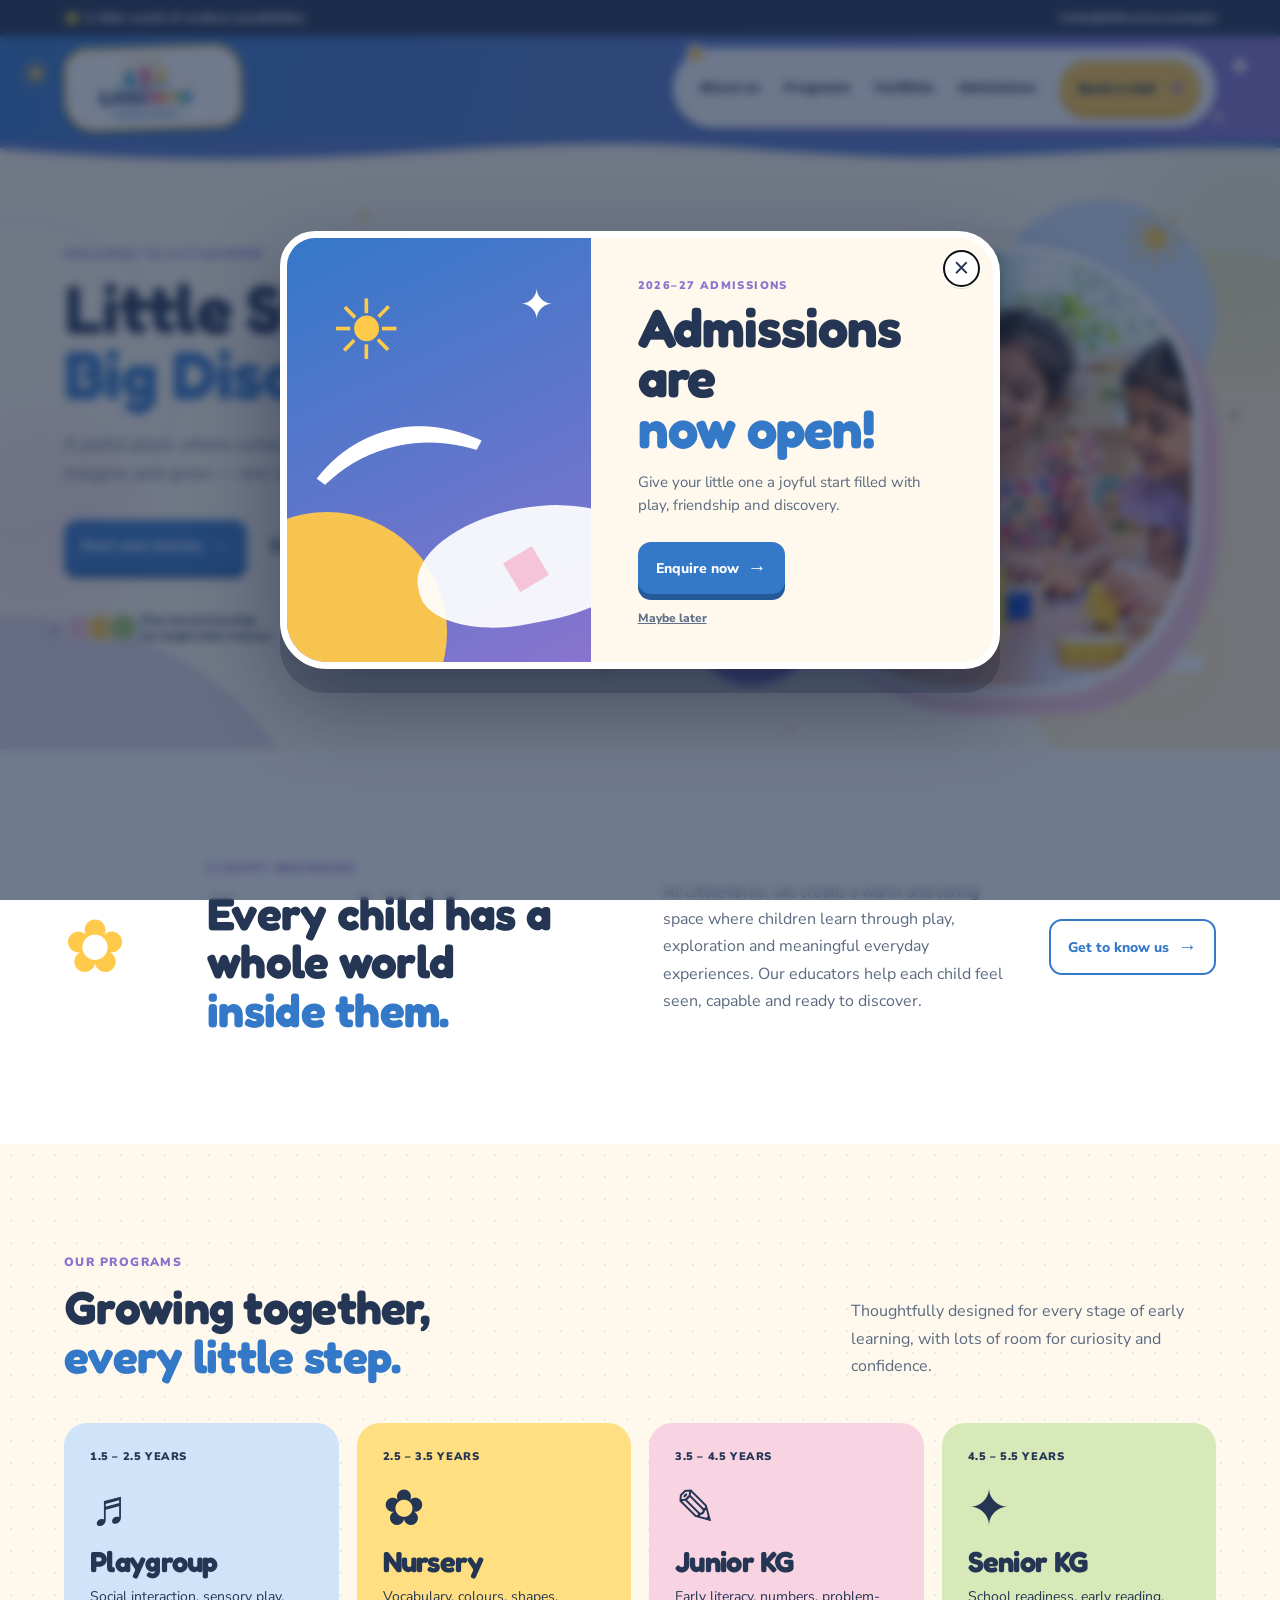
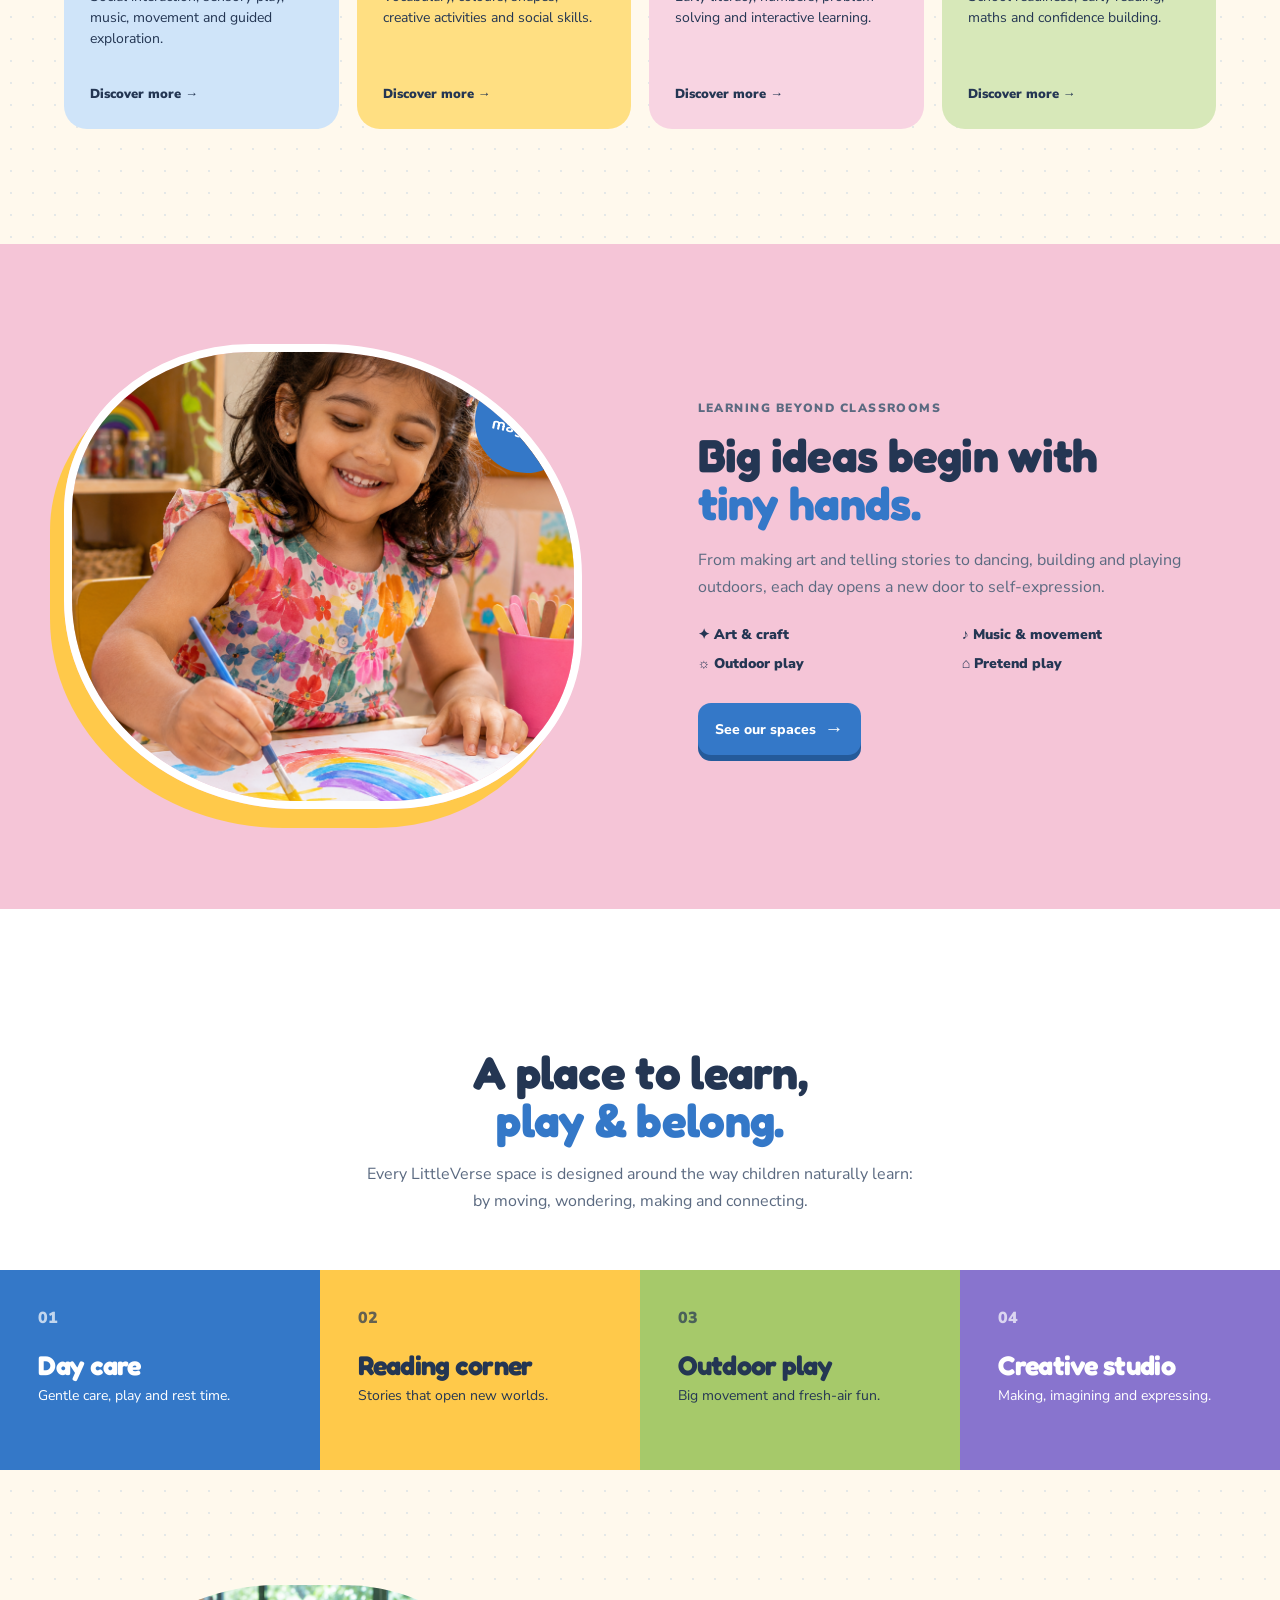
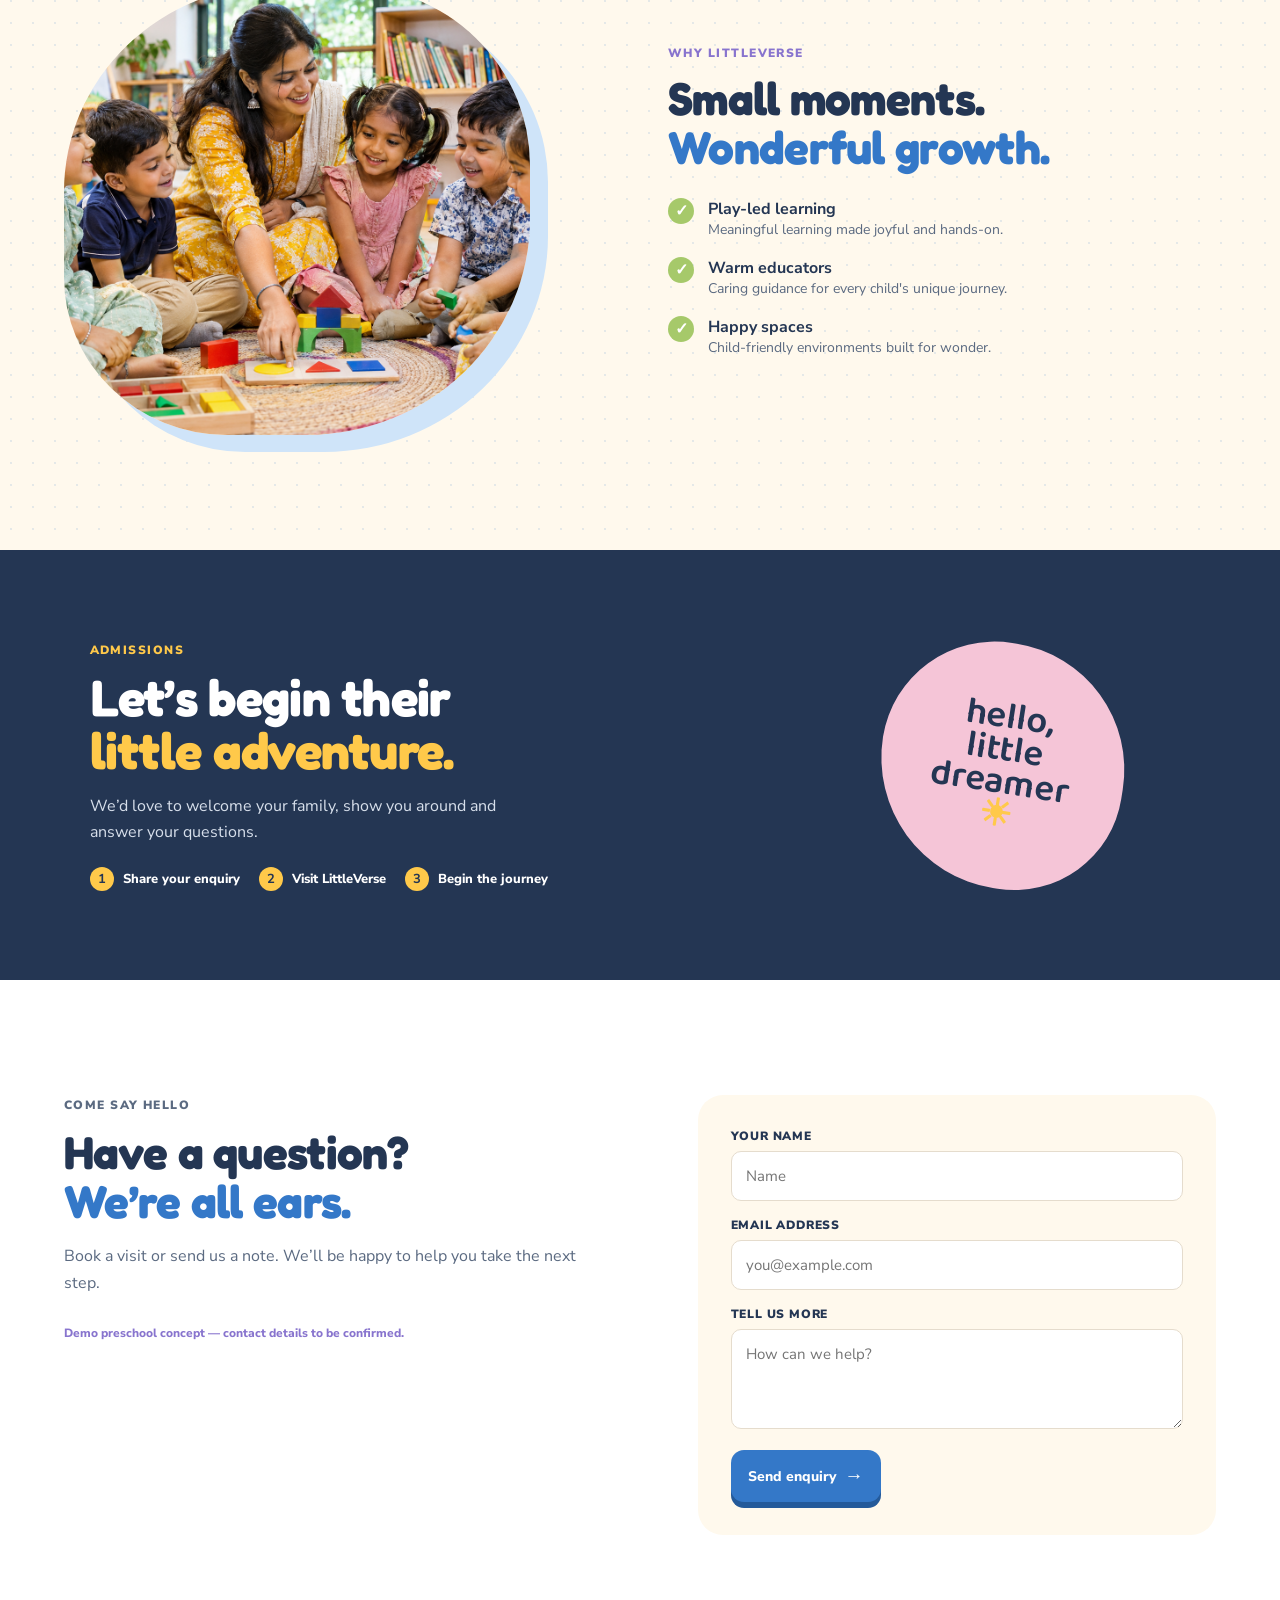
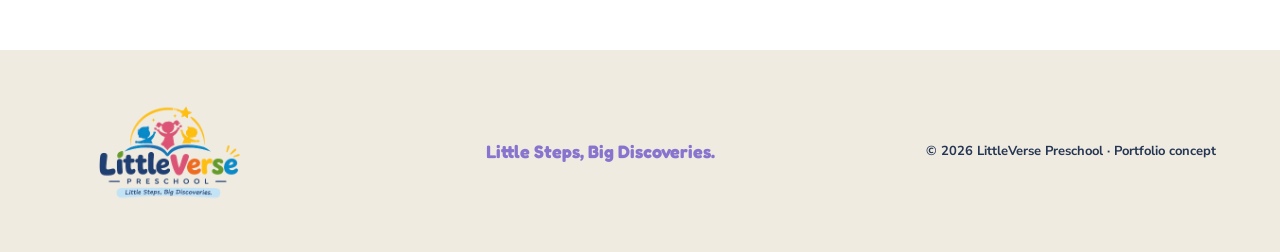
==== commit 72f19e61: "v2" ====
--- a/index.html
+++ b/index.html
@@ -5,6 +5,7 @@
   <meta name="viewport" content="width=device-width, initial-scale=1.0" />
   <meta name="description" content="LittleVerse Preschool — Little Steps, Big Discoveries." />
   <title>LittleVerse Preschool | Little Steps, Big Discoveries</title>
+  <link rel="icon" href="assets/favicon.svg" type="image/svg+xml" />
   <link rel="preconnect" href="https://fonts.googleapis.com" />
   <link rel="preconnect" href="https://fonts.gstatic.com" crossorigin />
   <link href="https://fonts.googleapis.com/css2?family=Baloo+2:wght@500;600;700;800&family=Fredoka:wght@500;600;700&family=Nunito+Sans:wght@400;600;700;800&display=swap" rel="stylesheet" />
@@ -52,18 +53,18 @@
     <section class="hero">
       <span class="scribble star">✦</span><span class="scribble dot">●</span><span class="scribble loop">⌇</span>
       <div class="hero-copy"><p class="eyebrow">Welcome to LittleVerse</p><h1>Little Steps,<br><em>Big Discoveries.</em></h1><p class="lead">A joyful place where curious young minds explore, play, imagine and grow — one wonderful day at a time.</p><div class="hero-actions"><a class="button primary" href="#admissions">Start your journey <span>→</span></a><a class="text-link" href="#programs">Explore programs <span>↗</span></a></div><div class="trust"><div class="faces"><i></i><i></i><i></i></div><span>Play-based learning<br>for bright little futures</span></div></div>
-      <div class="hero-visual"><div class="sun">☀</div><div class="cloud c1"></div><div class="cloud c2"></div><div class="hero-photo"><img src="https://images.unsplash.com/photo-1602030028438-4cf153cbae9e?auto=format&fit=crop&w=900&q=85" alt="Children learning happily together" /></div><div class="shape shape-blue"></div><div class="shape shape-yellow"></div><div class="paint-tag">Explore<br>with joy! <b>↗</b></div></div>
+      <div class="hero-visual"><div class="sun">☀</div><div class="cloud c1"></div><div class="cloud c2"></div><div class="hero-photo"><img src="assets/indian-kids-building-blocks.png" alt="Indian preschool children building blocks together" /></div><div class="shape shape-blue"></div><div class="shape shape-yellow"></div><div class="paint-tag">Explore<br>with joy! <b>↗</b></div></div>
     </section>
 
     <section id="about" class="intro section"><div class="mini-illustration">✿</div><div><p class="eyebrow">A happy beginning</p><h2>Every child has a whole world <em>inside them.</em></h2></div><p>At LittleVerse, we create a warm and caring space where children learn through play, exploration and meaningful everyday experiences. Our educators help each child feel seen, capable and ready to discover.</p><a class="button outline" href="#contact">Get to know us <span>→</span></a></section>
 
-    <section id="programs" class="programs section"><div class="section-heading"><div><p class="eyebrow">Our programs</p><h2>Growing together,<br><em>every little step.</em></h2></div><p>Thoughtfully designed for every stage of early learning, with lots of room for curiosity and confidence.</p></div><div class="program-grid"><article class="program-card blue"><span class="age">1.5 – 2.5 years</span><div class="program-icon">♬</div><h3>Playgroup</h3><p>Social interaction, sensory play, music, movement and guided exploration.</p><a href="#contact">Discover more <span>→</span></a></article><article class="program-card yellow"><span class="age">2.5 – 3.5 years</span><div class="program-icon">✿</div><h3>Nursery</h3><p>Vocabulary, colours, shapes, creative activities and social skills.</p><a href="#contact">Discover more <span>→</span></a></article><article class="program-card pink"><span class="age">3.5 – 4.5 years</span><div class="program-icon">✎</div><h3>Junior KG</h3><p>Early literacy, numbers, problem-solving and interactive learning.</p><a href="#contact">Discover more <span>→</span></a></article><article class="program-card green"><span class="age">4.5 – 5.5 years</span><div class="program-icon">✦</div><h3>Senior KG</h3><p>School readiness, early reading, maths and confidence building.</p><a href="#contact">Discover more <span>→</span></a></article></div></section>
+    <section id="programs" class="programs section"><div class="section-heading"><div><p class="eyebrow">Our programs</p><h2>Growing together,<br><em>every little step.</em></h2></div><p>Thoughtfully designed for every stage of early learning, with lots of room for curiosity and confidence.</p></div><div class="program-grid"><article class="program-card blue"><span class="age">1.5 – 2.5 years</span><div class="program-icon">♬</div><h3>Playgroup</h3><p>Social interaction, sensory play, music, movement and guided exploration.</p><a href="playgroup.html">Discover more <span>→</span></a></article><article class="program-card yellow"><span class="age">2.5 – 3.5 years</span><div class="program-icon">✿</div><h3>Nursery</h3><p>Vocabulary, colours, shapes, creative activities and social skills.</p><a href="nursery.html">Discover more <span>→</span></a></article><article class="program-card pink"><span class="age">3.5 – 4.5 years</span><div class="program-icon">✎</div><h3>Junior KG</h3><p>Early literacy, numbers, problem-solving and interactive learning.</p><a href="junior-kg.html">Discover more <span>→</span></a></article><article class="program-card green"><span class="age">4.5 – 5.5 years</span><div class="program-icon">✦</div><h3>Senior KG</h3><p>School readiness, early reading, maths and confidence building.</p><a href="senior-kg.html">Discover more <span>→</span></a></article></div></section>
 
-    <section class="story section"><div class="story-photo"><img src="https://images.unsplash.com/photo-1607453998774-d533f65dac99?auto=format&fit=crop&w=900&q=85" alt="Child painting at an art activity" /><span class="round-sticker">Make<br>magic! ✦</span></div><div class="story-copy"><p class="eyebrow">Learning beyond classrooms</p><h2>Big ideas begin with <em>tiny hands.</em></h2><p>From making art and telling stories to dancing, building and playing outdoors, each day opens a new door to self-expression.</p><div class="activity-list"><span>✦ Art & craft</span><span>♪ Music & movement</span><span>☼ Outdoor play</span><span>⌂ Pretend play</span></div><a class="button primary" href="#facilities">See our spaces <span>→</span></a></div></section>
+    <section class="story section"><div class="story-photo"><img src="assets/indian-kid-painting.png" alt="Indian preschool child painting a rainbow" /><span class="round-sticker">Make<br>magic! ✦</span></div><div class="story-copy"><p class="eyebrow">Learning beyond classrooms</p><h2>Big ideas begin with <em>tiny hands.</em></h2><p>From making art and telling stories to dancing, building and playing outdoors, each day opens a new door to self-expression.</p><div class="activity-list"><span>✦ Art & craft</span><span>♪ Music & movement</span><span>☼ Outdoor play</span><span>⌂ Pretend play</span></div><a class="button primary" href="#facilities">See our spaces <span>→</span></a></div></section>
 
     <section id="facilities" class="facilities"><div class="section center"><p class="eyebrow">Designed for discovery</p><h2>A place to learn,<br><em>play & belong.</em></h2><p>Every LittleVerse space is designed around the way children naturally learn: by moving, wondering, making and connecting.</p></div><div class="facility-strip"><article><span>01</span><h3>Day care</h3><p>Gentle care, play and rest time.</p></article><article><span>02</span><h3>Reading corner</h3><p>Stories that open new worlds.</p></article><article><span>03</span><h3>Outdoor play</h3><p>Big movement and fresh-air fun.</p></article><article><span>04</span><h3>Creative studio</h3><p>Making, imagining and expressing.</p></article></div></section>
 
-    <section class="why section"><div class="why-image"><img src="https://images.unsplash.com/photo-1560785496-3c9d27877182?auto=format&fit=crop&w=900&q=85" alt="Teacher engaging children in a classroom" /></div><div><p class="eyebrow">Why LittleVerse</p><h2>Small moments.<br><em>Wonderful growth.</em></h2><div class="check-list"><p><b>✓</b><span><strong>Play-led learning</strong>Meaningful learning made joyful and hands-on.</span></p><p><b>✓</b><span><strong>Warm educators</strong>Caring guidance for every child's unique journey.</span></p><p><b>✓</b><span><strong>Happy spaces</strong>Child-friendly environments built for wonder.</span></p></div></div></section>
+    <section class="why section"><div class="why-image"><img src="assets/indian-preschool-teacher.png" alt="Indian preschool teacher learning with children" /></div><div><p class="eyebrow">Why LittleVerse</p><h2>Small moments.<br><em>Wonderful growth.</em></h2><div class="check-list"><p><b>✓</b><span><strong>Play-led learning</strong>Meaningful learning made joyful and hands-on.</span></p><p><b>✓</b><span><strong>Warm educators</strong>Caring guidance for every child's unique journey.</span></p><p><b>✓</b><span><strong>Happy spaces</strong>Child-friendly environments built for wonder.</span></p></div></div></section>
 
     <section id="admissions" class="admissions"><div><p class="eyebrow">Admissions</p><h2>Let’s begin their <em>little adventure.</em></h2><p>We’d love to welcome your family, show you around and answer your questions.</p><div class="steps"><span><b>1</b> Share your enquiry</span><span><b>2</b> Visit LittleVerse</span><span><b>3</b> Begin the journey</span></div></div><div class="admission-art"><div>hello,<br>little<br>dreamer <span>☀</span></div></div></section>
 
--- a/header-kids.css
+++ b/header-kids.css
@@ -18,10 +18,10 @@
   z-index: -1;
   left: 0;
   right: 0;
-  bottom: -12px;
-  height: 25px;
-  background: radial-gradient(circle at 13px -1px, transparent 13px, var(--cream) 14px) 0 0 / 27px 25px repeat-x;
-  filter: drop-shadow(0 4px 1px rgba(36,54,83,.04));
+  bottom: -20px;
+  height: 21px;
+  background: url("data:image/svg+xml,%3Csvg xmlns='http://www.w3.org/2000/svg' viewBox='0 0 1440 40' preserveAspectRatio='none'%3E%3Cpath fill='%235276c7' d='M0 0v17c120 19 240 25 360 17C480 26 600 4 720 8c120 4 240 31 360 26 120-5 240-25 360-17V0z'/%3E%3C/svg%3E") center top / 100% 100% no-repeat;
+  filter: drop-shadow(0 4px 2px rgba(36,54,83,.08));
 }
 
 .site-header .logo-image {
@@ -122,7 +122,7 @@
 
 @media (max-width: 850px) {
   .site-header { height: 82px; padding-inline: 17px; overflow: hidden; }
-  .site-header::before { bottom: -9px; height: 19px; background-size: 22px 19px; }
+  .site-header::before { bottom: -15px; height: 16px; }
   .site-header .logo-image { width: 146px; height: 70px; padding: 3px 6px; border-radius:20px 24px 20px 25px; }
   .site-header .menu-toggle { position:relative; z-index:2; color:var(--navy); background:#fff; border:3px solid var(--yellow); box-shadow:0 4px 0 rgba(36,54,83,.2); }
   /* nav.open is position:absolute so it escapes the header's overflow:hidden; */
--- a/admission-popup.css
+++ b/admission-popup.css
@@ -1,17 +1,36 @@
 .admission-modal {
   position: fixed;
-  z-index: 100;
+  z-index: 1000;
   inset: 0;
+  top: 0;
+  left: 0;
+  width: 100%;
+  height: 100%;
   display: grid;
   place-items: center;
   padding: 20px;
   visibility: hidden;
   opacity: 0;
+  pointer-events: none;
   transition: opacity .3s ease, visibility .3s ease;
 }
 
-.admission-modal.is-open { visibility: visible; opacity: 1; }
-.admission-modal__backdrop { position:absolute; inset:0; background:rgba(25,41,71,.62); backdrop-filter:blur(5px); }
+.admission-modal.is-open {
+  visibility: visible;
+  opacity: 1;
+  pointer-events: auto;
+}
+.admission-modal__backdrop {
+  position: absolute;
+  inset: 0;
+  top: 0;
+  left: 0;
+  width: 100%;
+  height: 100%;
+  background: rgba(25,41,71,.62);
+  backdrop-filter: blur(5px);
+  -webkit-backdrop-filter: blur(5px);
+}
 
 .admission-modal__card {
   position:relative;
@@ -53,18 +72,98 @@
 @keyframes modal-star-pulse { 0%,100% { transform:scale(.85) rotate(-7deg); } 50% { transform:scale(1.16) rotate(14deg); } }
 @keyframes modal-kite-fly { to { transform:translateY(-14px) rotate(-10deg); } }
 
-@media (max-width: 590px) {
-  .admission-modal { padding:14px; align-items:end; }
-  .admission-modal__card { grid-template-columns:1fr; min-height:0; border-width:5px; border-radius:27px 27px 22px 22px; }
-  .admission-modal__art { min-height:145px; }
-  .modal-sun { left:28px; top:19px; font-size:61px; }
-  .modal-star { right:33px; top:23px; font-size:30px; }
-  .modal-rainbow { left:15px; bottom:-21px; font-size:140px; }
-  .modal-kite { right:45px; bottom:23px; font-size:48px; }
-  .admission-modal__content { padding:28px 27px 25px; }
-  .admission-modal h2 { font-size:40px; }
-  .admission-modal__content>p:not(.admission-modal__label) { margin:11px 0 19px; }
-  .admission-modal__cta { width:100%; justify-content:center; }
+/* ── Tablet & large-phone (591–850px): side-by-side, more breathing room ─── */
+@media (max-width: 850px) {
+  .admission-modal { padding: 16px; }
+  .admission-modal__card { width: min(640px, 100%); min-height: 320px; }
+  .admission-modal__content { padding: 32px 36px 28px; }
 }
 
-@media (prefers-reduced-motion: reduce) { .admission-modal__card { transition:none; } .modal-sun,.modal-star,.modal-kite { animation:none; } }
+/* ── Small phone (≤590px): vertically & horizontally centered, stacked layout ── */
+@media (max-width: 590px) {
+  .admission-modal {
+    padding: 16px;
+    display: flex;
+    align-items: center;
+    justify-content: center;
+  }
+
+  /* Card fills mobile width, centered on screen */
+  .admission-modal__card {
+    grid-template-columns: 1fr;
+    width: 100%;
+    max-width: 390px;
+    margin: auto;
+    min-height: 0;
+    max-height: min(88vh, 88dvh);
+    overflow-y: auto;
+    -webkit-overflow-scrolling: touch;
+    border-width: 4px;
+    border-radius: 24px;
+    box-shadow: 0 16px 36px rgba(16, 29, 53, 0.35);
+    /* Entry: clean vertical slide without rotation to avoid overflow */
+    transform: translateY(24px) scale(.97);
+  }
+
+  .admission-modal.is-open .admission-modal__card {
+    transform: translateY(0) scale(1);
+  }
+
+  /* Compact decorative art strip */
+  .admission-modal__art { min-height: 125px; }
+  .admission-modal__art::before { width:180px; height:180px; left:-60px; bottom:-70px; }
+  .admission-modal__art::after  { width:170px; height:88px; right:-35px; bottom:28px; }
+
+  /* Scale down decorative icons inside the art strip */
+  .modal-sun    { left:22px; top:14px; font-size:52px; }
+  .modal-star   { right:26px; top:16px; font-size:24px; }
+  .modal-rainbow{ left:12px; bottom:-16px; font-size:115px; }
+  .modal-kite   { right:36px; bottom:16px; font-size:40px; }
+
+  /* Content: clean spacing */
+  .admission-modal__content { padding: 20px 18px 18px; }
+
+  .admission-modal h2 {
+    font-size: clamp(26px, 8vw, 36px);
+    line-height: 1.05;
+  }
+
+  .admission-modal__label { font-size: 10px; }
+  .admission-modal__content>p:not(.admission-modal__label) {
+    margin: 8px 0 14px;
+    font-size: 14px;
+    line-height: 1.5;
+  }
+
+  /* Full-width CTA so it's easy to tap */
+  .admission-modal__cta { width: 100%; justify-content: center; }
+
+  /* Close button: positioned cleanly within top-right corner */
+  .admission-modal__close {
+    width: 34px;
+    height: 34px;
+    font-size: 24px;
+    right: 10px;
+    top: 10px;
+  }
+}
+
+/* ── Extra-narrow (≤390px): further reduce padding & font ───────────────── */
+@media (max-width: 390px) {
+  .admission-modal { padding: 12px; }
+  .admission-modal__card { max-width: 100%; max-height: min(92vh, 92dvh); }
+  .admission-modal__art { min-height: 105px; }
+  .modal-sun    { font-size: 42px; left: 14px; top: 10px; }
+  .modal-rainbow{ font-size: 95px; left: 10px; bottom: -14px; }
+  .modal-kite   { font-size: 32px; right: 24px; bottom: 12px; }
+  .modal-star   { font-size: 20px; right: 16px; }
+  .admission-modal__content { padding: 16px 14px 14px; }
+  .admission-modal h2 { font-size: clamp(24px, 7.5vw, 30px); }
+  .admission-modal__content>p:not(.admission-modal__label) { font-size: 13px; margin: 6px 0 12px; }
+  .admission-modal__later { font-size: 11px; margin-top: 10px; }
+}
+
+@media (prefers-reduced-motion: reduce) {
+  .admission-modal__card { transition: none; }
+  .modal-sun, .modal-star, .modal-kite { animation: none; }
+}
